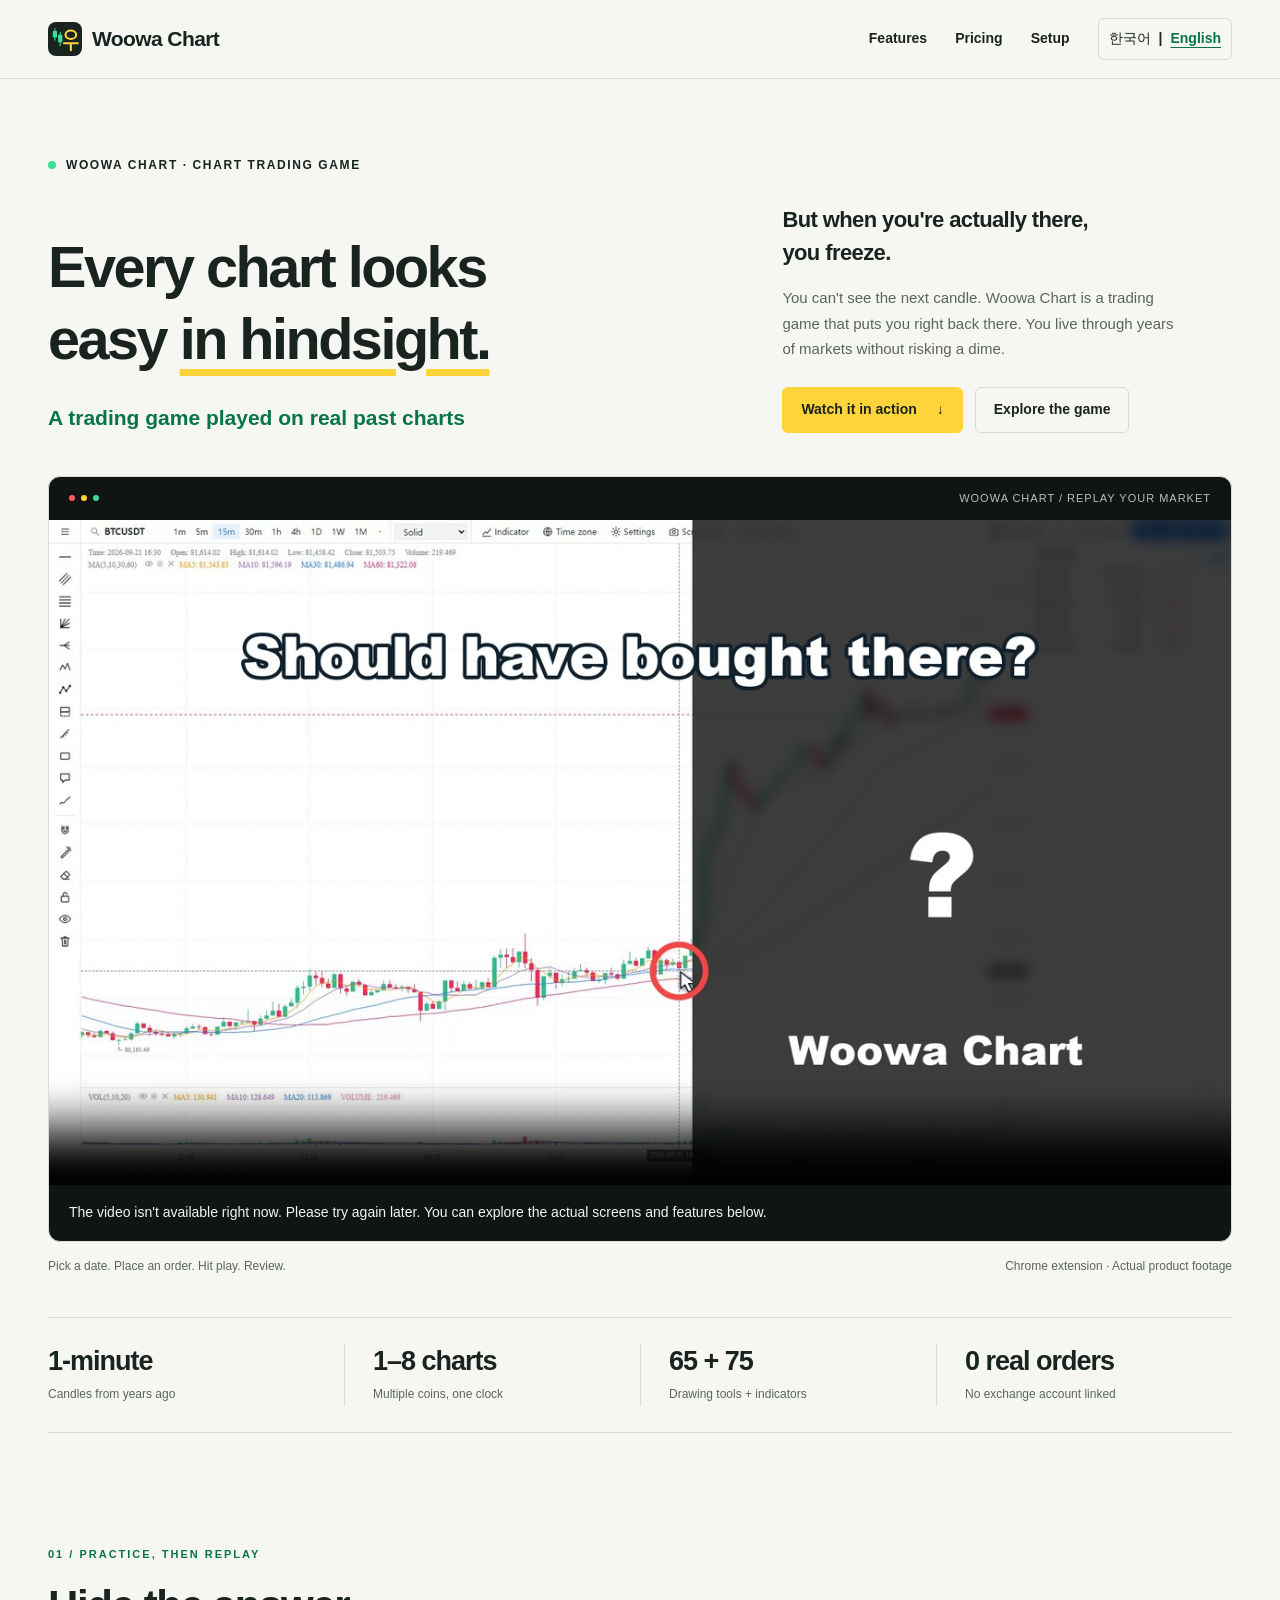
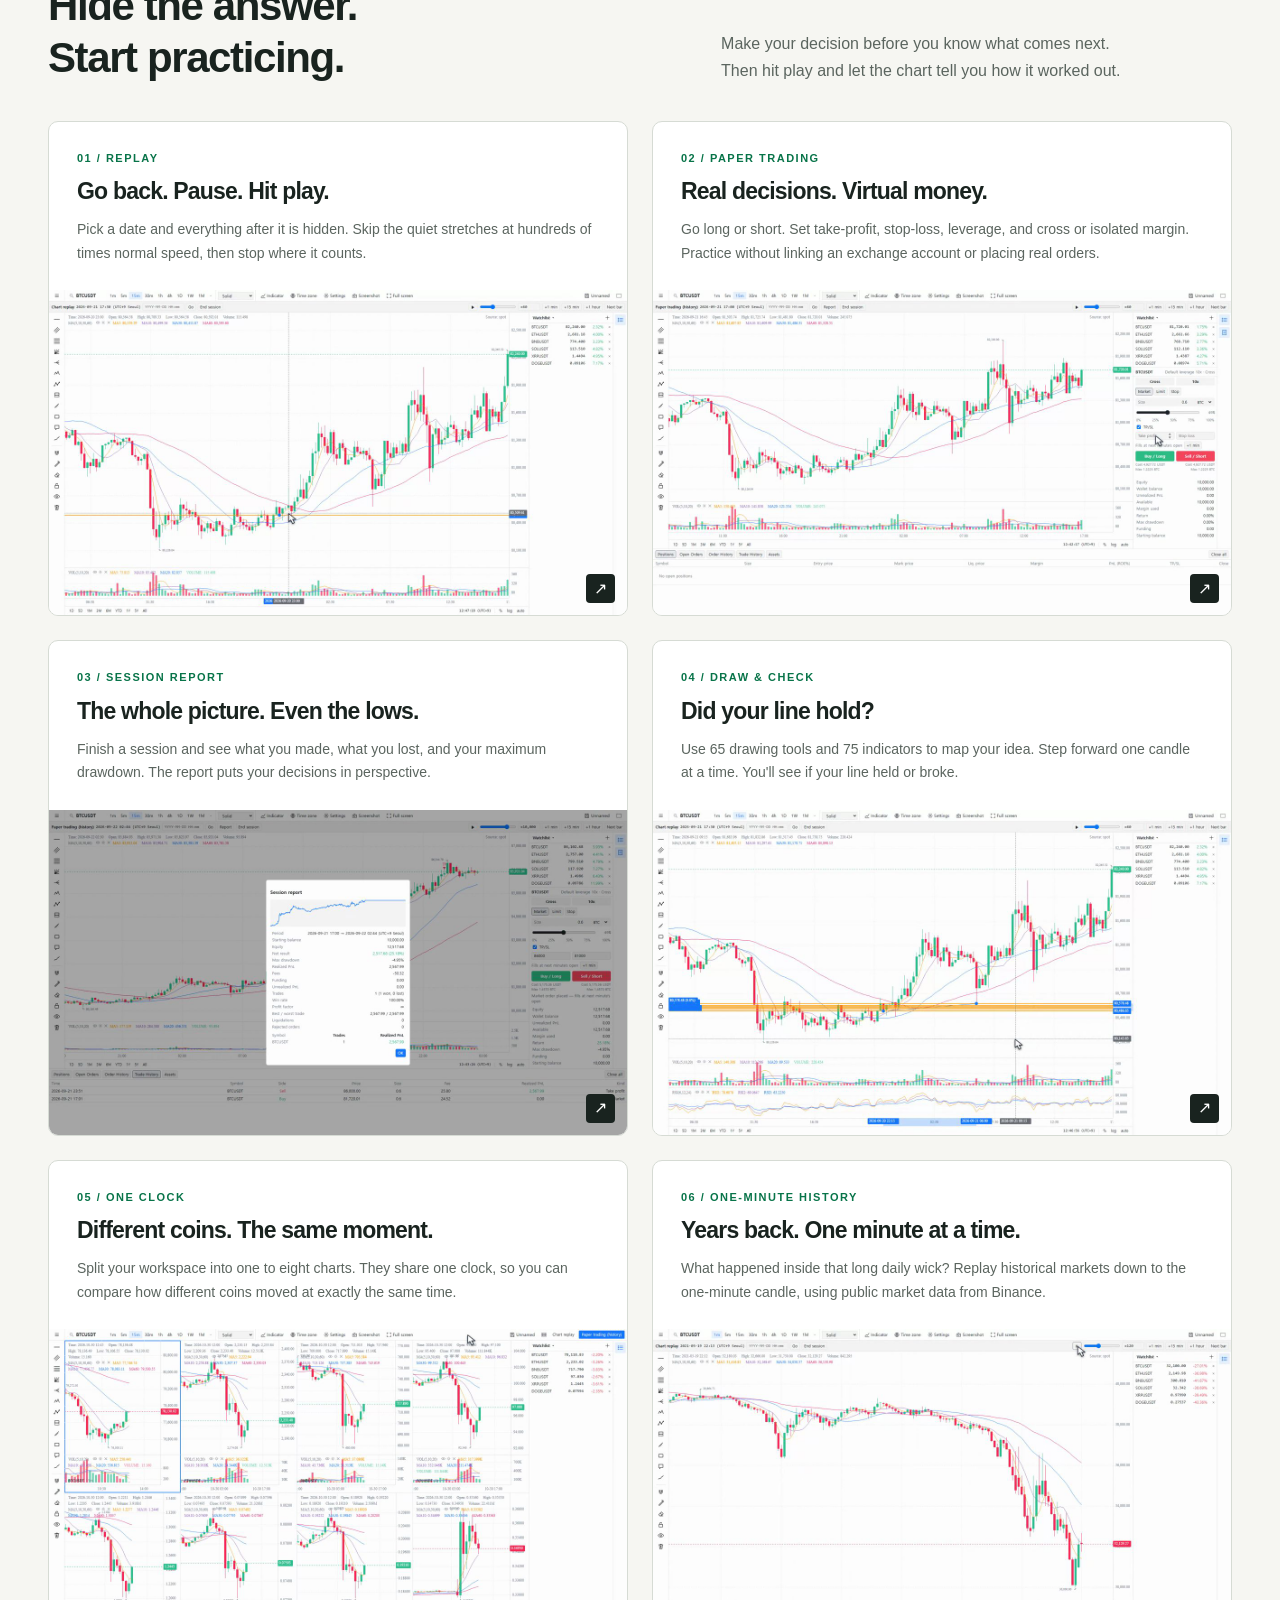
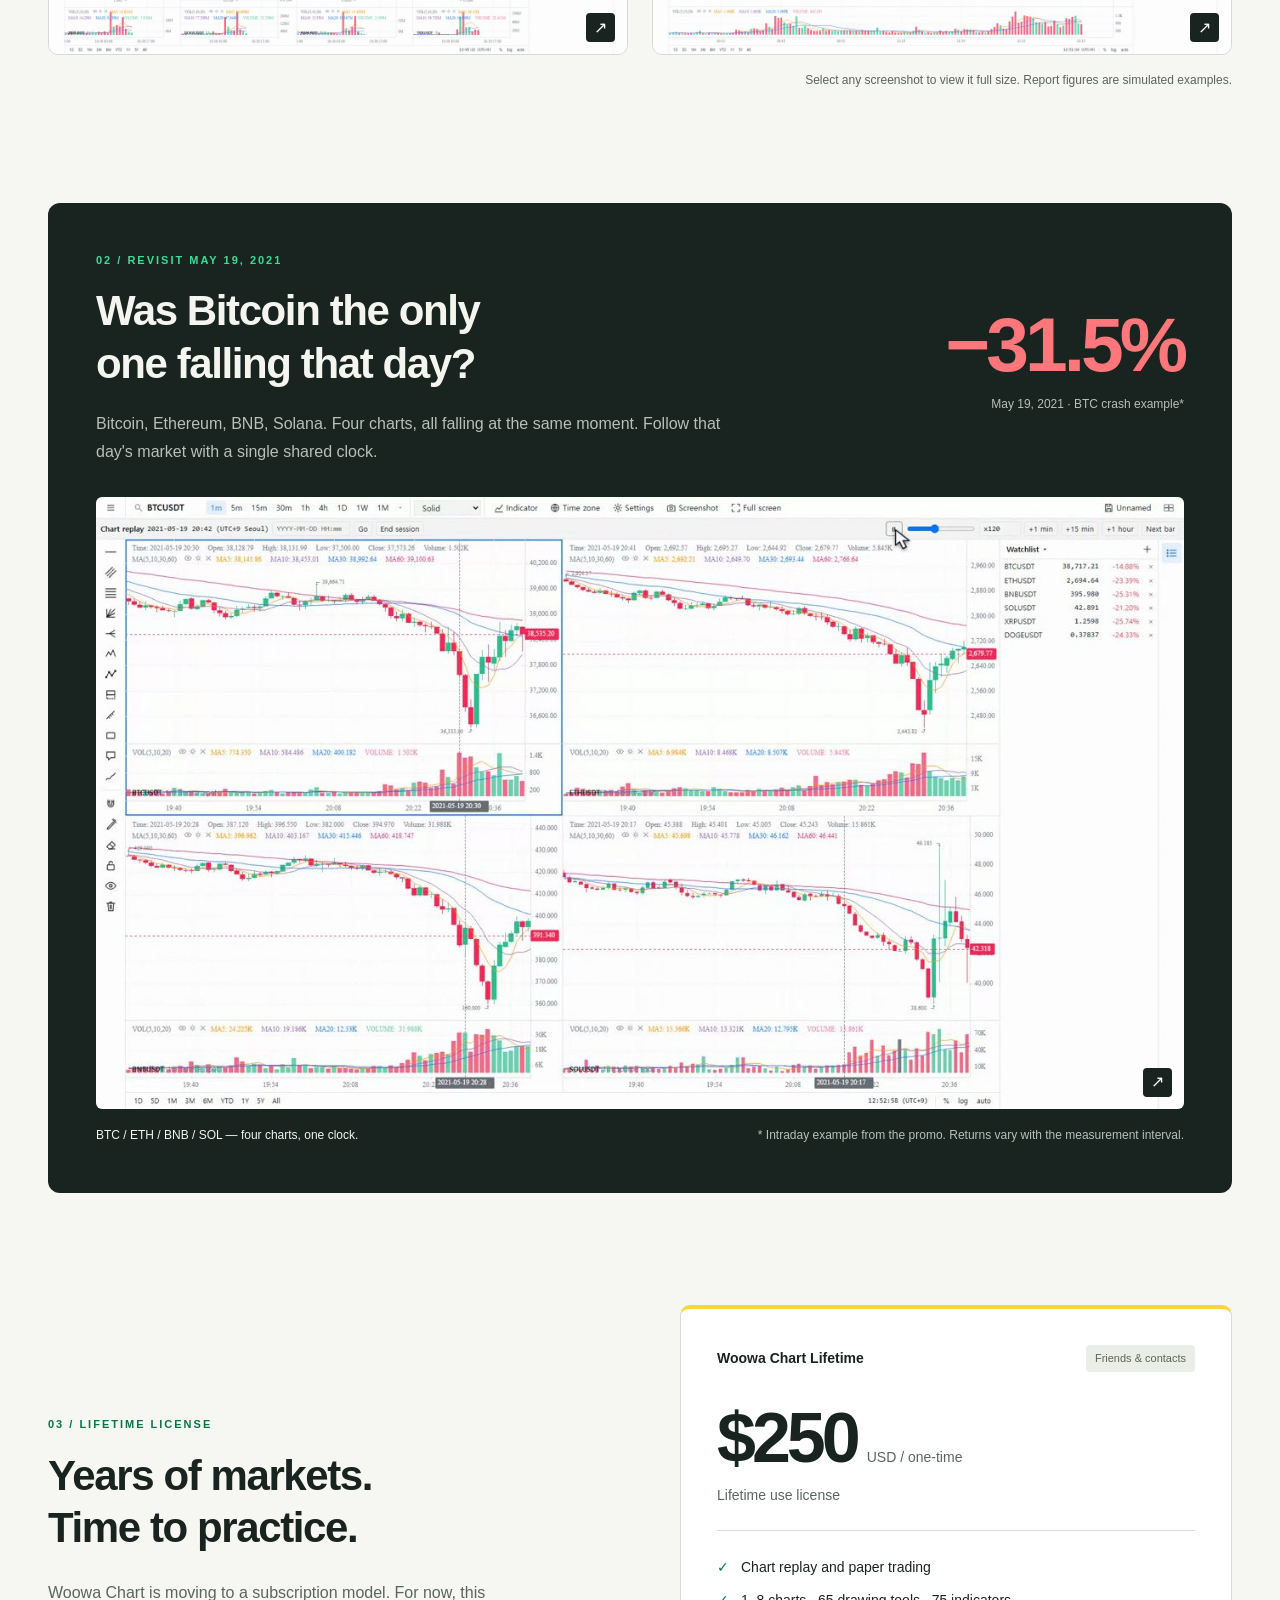
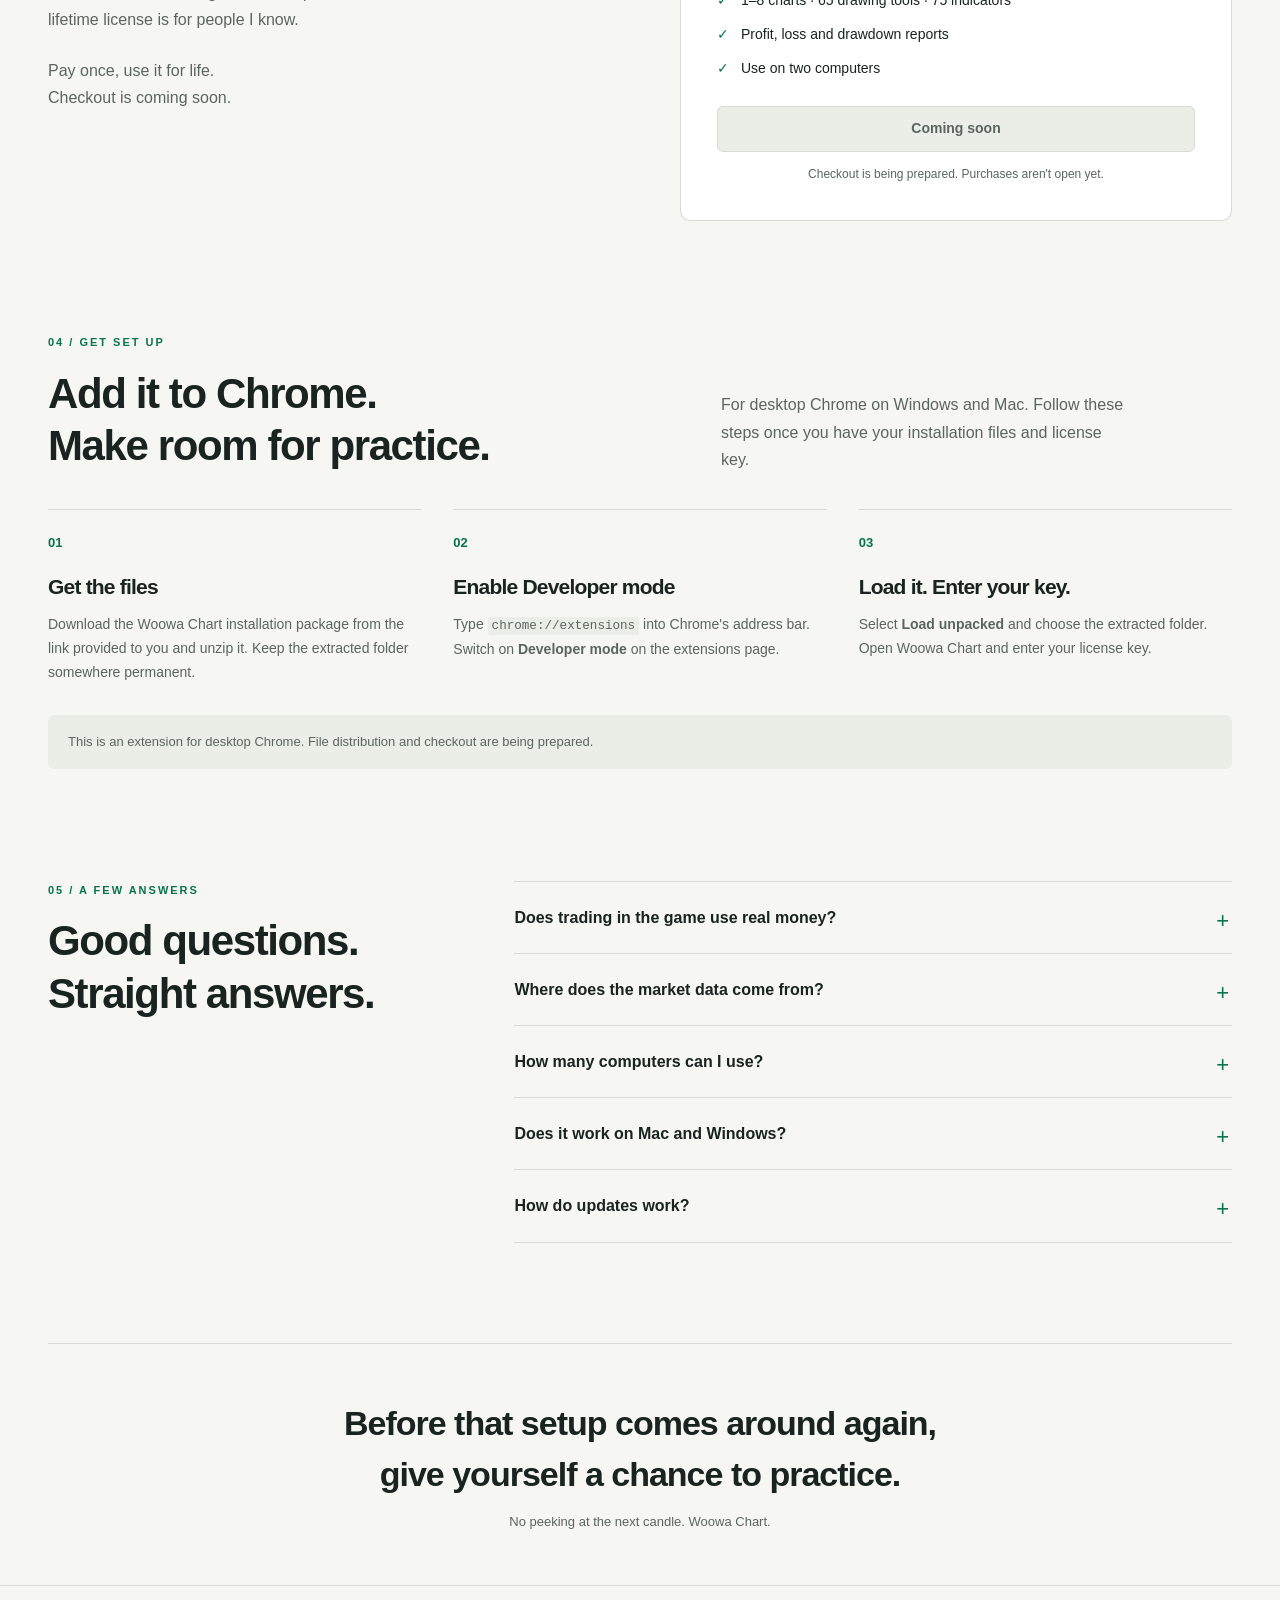
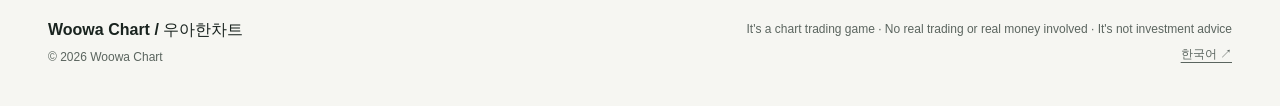
==== index.html @ 39fe2023 "우아한차트 홈페이지 첫 판: 한국어·영어(OS 언어 자동 + 직접 선택), 차트 트레이딩 게임 소개, 홍보 영상, 가격 $250 Co-Authored-By: Claude Opus " ====
<!doctype html>
<html lang="ko">
<head>
  <meta charset="utf-8">
  <script src="lang.js"></script>
  <meta name="viewport" content="width=device-width, initial-scale=1">
  <meta name="color-scheme" content="light dark">
  <title>우아한차트 — 과거로 돌아가는 차트 트레이딩 게임</title>
  <meta name="description" content="과거 차트로 하는 트레이딩 게임. 그날로 돌아가 다음 봉을 모르는 채로, 내 돈 한 푼 안 걸고 몇 년 치 장을 겪어 봐요. 1분 봉 리플레이, 최대 8분할 동시 재생, 손익·최대 낙폭 리포트.">
  <link rel="canonical" href="https://woowachart.github.io/">
  <link rel="alternate" hreflang="ko" href="https://woowachart.github.io/">
  <link rel="alternate" hreflang="en" href="https://woowachart.github.io/en/">
  <link rel="alternate" hreflang="x-default" href="https://woowachart.github.io/">
  <meta property="og:type" content="website">
  <meta property="og:locale" content="ko_KR">
  <meta property="og:locale:alternate" content="en_US">
  <meta property="og:site_name" content="우아한차트 · Woowa Chart">
  <meta property="og:title" content="우아한차트 — 과거로 돌아가는 차트 트레이딩 게임">
  <meta property="og:description" content="그날로 돌아가는 차트 트레이딩 게임이에요. 다음 봉을 모르는 채로, 내 돈 한 푼 안 걸고 몇 년 치 장을 미리 겪어 보는 거예요.">
  <meta property="og:url" content="https://woowachart.github.io/">
  <meta property="og:image" content="https://woowachart.github.io/media/promo_ko_poster.jpg">
  <meta property="og:image:alt" content="우아한차트 한국어 홍보 영상 대표 이미지">
  <meta name="twitter:card" content="summary_large_image">
  <link rel="icon" href="favicon.svg" type="image/svg+xml">
  <link rel="stylesheet" href="style.css">
  <script src="site.js" defer></script>
</head>
<body>
  <a class="skip-link" href="#main">본문으로 건너뛰기</a>
  <header class="site-header">
    <div class="container header-inner">
      <a class="brand" href="./" aria-label="우아한차트 홈"><img src="favicon.svg" alt="" width="34" height="34">우아한차트</a>
      <nav class="nav-links" aria-label="주요 메뉴">
        <a class="nav-secondary" href="#features">기능</a>
        <a href="#pricing">가격</a>
        <a class="nav-secondary" href="#install">설치 방법</a>
        <span class="language-switch" role="group" aria-label="언어 선택"><a href="./" lang="ko" hreflang="ko" data-language="ko" aria-current="page">한국어</a><span aria-hidden="true">|</span><a href="en/" lang="en" hreflang="en" data-language="en">English</a></span>
      </nav>
    </div>
  </header>
  <main id="main">
    <section class="hero container" aria-labelledby="hero-title">
      <p class="eyebrow">우아한차트 · 차트 트레이딩 게임</p>
      <div class="hero-grid">
        <div><h1 id="hero-title">지나간 차트는<br><span class="highlight">다 쉬워 보여요.</span></h1><p class="hero-category">과거 차트로 하는 트레이딩 게임</p></div>
        <div class="hero-copy">
          <p class="lead">그 자리에 서면,<br>손이 안 나가요.</p>
          <p>다음 봉이 안 보이니까요. 우아한차트는 그날로 돌아가는 트레이딩 게임이에요. 내 돈 한 푼 안 걸고, 몇 년 치 장을 미리 겪어 보는 거예요.</p>
          <div class="hero-actions">
            <a class="button button-primary" href="#demo">영상으로 보기 <span aria-hidden="true">↓</span></a>
            <a class="button" href="#features">어떤 게임인가요?</a>
          </div>
        </div>
      </div>
      <figure id="demo">
        <div class="video-frame">
          <div class="video-topline" aria-hidden="true"><span class="window-dots"><i></i><i></i><i></i></span><span>WOOWA CHART / REPLAY YOUR MARKET</span></div>
          <video controls preload="metadata" playsinline width="1280" height="720" poster="media/promo_ko_poster.jpg" src="media/promo_ko.mp4" aria-label="우아한차트 기능 소개 영상, 한국어" aria-describedby="demo-caption" data-error-id="video-error">
            동영상을 재생할 수 없는 브라우저입니다. 아래에서 화면과 기능 설명을 확인할 수 있어요.
          </video>
          <p class="video-error" id="video-error" role="status" hidden>영상을 아직 불러올 수 없어요. 잠시 후 다시 확인해 주세요. 아래에서 실제 화면과 기능을 먼저 살펴볼 수 있어요.</p>
        </div>
        <figcaption class="video-caption" id="demo-caption"><span>날짜를 고르고, 주문하고, 재생하고, 돌아보기.</span><span>크롬 확장 프로그램 · 실제 제품 화면</span></figcaption>
      </figure>
      <div class="stat-strip" aria-label="주요 사양">
        <div class="stat"><strong>1분 봉</strong><span>몇 년 전 장도 세밀하게</span></div>
        <div class="stat"><strong>1–8분할</strong><span>여러 코인, 하나의 시계</span></div>
        <div class="stat"><strong>65 + 75</strong><span>그리기 도구 + 지표</span></div>
        <div class="stat"><strong>실제 주문 0</strong><span>거래소 계정 연결 없이</span></div>
      </div>
    </section>

    <section class="section container" id="features" aria-labelledby="features-title">
      <div class="section-heading">
        <div><p class="section-label">01 / PRACTICE, THEN REPLAY</p><h2 id="features-title">답을 가리면,<br>연습이 시작돼요.</h2></div>
        <p>차트를 다 보고 하는 복기와는 달라요. 다음 봉을 모르는 자리에서 판단하고, 재생을 눌러 결과를 확인해요.</p>
      </div>
      <div class="features">
        <article class="feature">
          <div class="feature-body"><span class="feature-index">01 / REPLAY</span><h3>그날에서 멈추고, 다시 재생</h3><p>날짜를 고르면 그 뒤의 봉은 가려져요. 지루한 구간은 몇백 배속으로 넘기고, 중요한 자리에선 딱 멈춰요.</p></div>
          <a class="shot-link" href="media/shots/ko-replay.jpg" aria-label="리플레이 화면 원본 보기"><img src="media/shots/ko-replay.jpg" alt="한국어 리플레이 화면에서 선택한 시점까지 나타난 비트코인 차트와 상단 재생 조절 막대" width="1280" height="720" loading="lazy" decoding="async"></a>
        </article>
        <article class="feature">
          <div class="feature-body"><span class="feature-index">02 / PAPER TRADING</span><h3>주문은 실전처럼, 돈은 가상으로</h3><p>롱·숏, 익절·손절, 레버리지와 교차·격리까지. 내 판단을 모의 주문으로 남겨요. 거래소 계정 연결도, 실제 주문도 없어요.</p></div>
          <a class="shot-link" href="media/shots/ko-orders.jpg" aria-label="모의 주문 화면 원본 보기"><img src="media/shots/ko-orders.jpg" alt="한국어 모의 매매 화면의 비트코인 차트, 오른쪽 롱·숏 주문 패널과 하단 포지션 표" width="1280" height="720" loading="lazy" decoding="async"></a>
        </article>
        <article class="feature">
          <div class="feature-body"><span class="feature-index">03 / SESSION REPORT</span><h3>결과도, 가장 깊었던 낙폭도</h3><p>끝나면 리포트가 나와요. 얼마 벌고 얼마 잃었는지, 계좌가 제일 깊이 빠졌던 순간까지 숨김없이요.</p></div>
          <a class="shot-link" href="media/shots/ko-report.jpg" aria-label="세션 리포트 원본 보기"><img src="media/shots/ko-report.jpg" alt="한국어 세션 보고서 창에 표시된 자산 곡선과 모의 매매 손익·최대 낙폭 통계" width="1280" height="720" loading="lazy" decoding="async"></a>
        </article>
        <article class="feature">
          <div class="feature-body"><span class="feature-index">04 / DRAW &amp; CHECK</span><h3>내가 그은 선은 버텼을까요?</h3><p>그리기 도구 65개와 지표 75개. 선을 긋고 봉을 하나씩 넘겨요. 내 선이 버텼는지, 깨졌는지 바로 보여요.</p></div>
          <a class="shot-link" href="media/shots/ko-drawing.jpg" aria-label="그리기 도구 화면 원본 보기"><img src="media/shots/ko-drawing.jpg" alt="한국어 차트 위에 그린 추세선과 수평 구간, 이동평균선 및 하단 보조지표" width="1280" height="720" loading="lazy" decoding="async"></a>
        </article>
        <article class="feature">
          <div class="feature-body"><span class="feature-index">05 / ONE CLOCK</span><h3>여러 코인을 같은 순간에</h3><p>화면을 1개부터 8개까지 나눠요. 시계가 하나라서, 서로 다른 코인의 움직임을 같은 시점에서 비교할 수 있어요.</p></div>
          <a class="shot-link" href="media/shots/ko-layouts.jpg" aria-label="8분할 화면 원본 보기"><img src="media/shots/ko-layouts.jpg" alt="한국어 UI에서 여러 암호화폐 차트를 4열 2행, 총 8칸으로 나눈 화면" width="1280" height="720" loading="lazy" decoding="async"></a>
        </article>
        <article class="feature">
          <div class="feature-body"><span class="feature-index">06 / ONE-MINUTE HISTORY</span><h3>몇 년 전 장도, 1분 봉까지</h3><p>하루짜리 긴 꼬리 안에서 무슨 일이 있었을까요? 바이낸스 공개 시세로 그 하루를 봉 하나씩 다시 겪어 봐요.</p></div>
          <a class="shot-link" href="media/shots/ko-minute.jpg" aria-label="과거 1분 봉 화면 원본 보기"><img src="media/shots/ko-minute.jpg" alt="2021년 5월 19일 비트코인 급락 구간을 한국어 UI의 1분 봉과 거래량으로 재생한 화면" width="1280" height="720" loading="lazy" decoding="async"></a>
        </article>
      </div>
      <p class="image-note">화면을 누르면 원본 크기로 볼 수 있어요. 리포트 수치는 모의 매매 예시예요.</p>
    </section>

    <section class="container crash" aria-labelledby="crash-title">
      <div class="crash-heading">
        <div><p class="section-label">02 / REVISIT 2021.05.19</p><h2 id="crash-title">그날, 비트코인만<br>빠졌을까요?</h2><p class="crash-intro">비트코인, 이더리움, BNB, 솔라나. 화면을 넷으로 나누면 네 코인이 같은 순간에 무너져요. 하나의 시계로 그날의 장을 다시 따라가요.</p></div>
        <p class="crash-number">−31.5%<small>2021.05.19 · BTC 급락 사례*</small></p>
      </div>
      <figure>
        <a class="shot-link" href="media/shots/ko-crash.jpg" aria-label="2021년 급락장 4분할 화면 원본 보기"><img src="media/shots/ko-crash.jpg" alt="2021년 5월 19일 BTC·ETH·BNB·SOL의 급락을 한국어 UI의 4분할 차트로 동시에 재생한 화면" width="1280" height="720" loading="lazy" decoding="async"></a>
        <figcaption><strong>BTC / ETH / BNB / SOL — 네 개의 차트, 하나의 시계.</strong><span>* 홍보 영상의 장중 급락 예시. 측정 구간에 따라 변동률은 달라져요.</span></figcaption>
      </figure>
    </section>

    <section class="section container" id="pricing" aria-labelledby="pricing-title">
      <div class="price-layout">
        <div class="price-copy"><p class="section-label">03 / LIFETIME LICENSE</p><h2 id="pricing-title">몇 년 치 장을,<br>내 연습 시간으로.</h2><p>우아한차트는 앞으로 구독제로 바뀌어요. 지금 안내하는 평생판은 아는 분들을 위한 라이선스예요.</p><p>한 번 결제하면 평생 사용해요.<br><span data-purchase-pending>결제 창은 준비 중이에요.</span></p></div>
        <div class="price-card">
          <div class="price-card-top"><span>우아한차트 평생판</span><span class="tag">지인 대상</span></div>
          <p class="price">$250<span>USD / 한 번 결제</span></p>
          <p class="price-caption">평생 사용 라이선스</p>
          <ul class="price-list"><li>차트 리플레이와 모의 매매</li><li>1–8분할 · 그리기 도구 65개 · 지표 75개</li><li>손익·최대 낙폭 리포트</li><li>컴퓨터 2대에서 사용</li></ul>
          <a class="button purchase-link" role="link" aria-disabled="true" tabindex="0" data-purchase data-ready-label="평생판 결제하기">곧 열려요</a>
          <p class="purchase-note" data-purchase-pending>결제 준비 중 · 현재는 구매할 수 없어요.</p>
        </div>
      </div>
    </section>

    <section class="section container" id="install" aria-labelledby="install-title">
      <div class="section-heading"><div><p class="section-label">04 / GET SET UP</p><h2 id="install-title">크롬에 더하면,<br>연습 준비 끝.</h2></div><p>Windows와 Mac의 데스크톱 크롬에서 사용해요. 설치 파일과 라이선스 키를 받은 뒤 진행하는 순서예요.</p></div>
      <ol class="steps">
        <li class="step"><span class="step-number">01</span><h3>파일 받기</h3><p>안내받은 우아한차트 설치 파일을 내려받고 압축을 풀어요. 압축을 푼 폴더는 계속 사용할 위치에 보관해 주세요.</p></li>
        <li class="step"><span class="step-number">02</span><h3>개발자 모드 켜기</h3><p>크롬 주소창에 <code>chrome://extensions</code>를 입력해요. 확장 프로그램 관리 화면에서 <strong>개발자 모드</strong>를 켜 주세요.</p></li>
        <li class="step"><span class="step-number">03</span><h3>확장 로드 → 키 입력</h3><p><strong>압축 해제된 확장 프로그램을 로드합니다</strong>를 눌러 압축을 푼 폴더를 선택해요. 우아한차트를 열고 라이선스 키를 입력하면 돼요.</p></li>
      </ol>
      <p class="install-note">모바일 앱이 아닌 데스크톱 크롬 확장 프로그램이에요. <span data-purchase-pending>설치 파일 배포와 결제는 준비 중이에요.</span></p>
    </section>

    <section class="section container" id="faq" aria-labelledby="faq-title">
      <div class="faq-layout">
        <div><p class="section-label">05 / A FEW ANSWERS</p><h2 id="faq-title">궁금한 점,<br>미리 답할게요.</h2></div>
        <div class="faq-list">
          <details><summary>게임에서 매매하면 실제 돈이 나가나요?</summary><p>아니요. 우아한차트는 과거 차트로 하는 트레이딩 게임이에요. 게임 속 매매에는 가상 자금만 사용해요. 거래소 계정을 연결하지 않고 실제 주문도 보내지 않아요. 게임을 이용하기 위한 라이선스 비용은 별도예요.</p></details>
          <details><summary>어떤 거래소의 데이터를 사용하나요?</summary><p>바이낸스의 공개 시세 데이터를 사용해요. 거래소 계정 연결은 필요 없어요. 조회 가능한 과거 구간은 코인별 상장 시점과 공개 데이터 제공 범위에 따라 달라져요.</p></details>
          <details><summary>컴퓨터 몇 대에서 쓸 수 있나요?</summary><p>라이선스 하나로 컴퓨터 2대에서 사용할 수 있어요.</p></details>
          <details><summary>Mac과 Windows 모두 되나요?</summary><p>네. Mac과 Windows의 데스크톱 크롬에서 확장 프로그램으로 설치해 사용해요. 스마트폰용 크롬에서는 사용할 수 없어요.</p></details>
          <details><summary>업데이트는 어떻게 받나요?</summary><p>새 버전의 배포 방식과 적용 절차는 배포 시 안내할 예정이에요. 평생판의 업데이트 제공 범위와 세부 정책도 결제 시작 전에 안내할게요.</p></details>
        </div>
      </div>
    </section>
    <div class="container closing"><p>그 자리가 다시 오기 전에,<br>한 번 더 겪어 보는 거예요.<span>다음 봉을 모르는 연습. 우아한차트.</span></p></div>
  </main>
  <footer class="site-footer"><div class="container footer-inner"><div><span class="footer-name">우아한차트 <span lang="en">/ Woowa Chart</span></span><p>© 2026 Woowa Chart</p></div><div class="footer-right"><p>차트 트레이딩 게임이에요 · 실제 거래·실제 돈이 오가지 않아요 · 투자 조언이 아니에요</p><a href="en/" lang="en" hreflang="en" data-language="en">English ↗</a></div></div></footer>
</body>
</html>
---- style.css ----
/* Shared by both languages. No external assets or font requests. */
:root {
  color-scheme: light dark;
  --bg: #f6f6f2;
  --surface: #fff;
  --soft: #ebede7;
  --text: #19231f;
  --muted: #5b655f;
  --line: #d6dbd4;
  --yellow: #ffd43b;
  --green: #3ddc97;
  --red: #ff5a5f;
  --green-ink: #087449;
  --red-ink: #bb2933;
  --header: rgba(246, 246, 242, .96);
  font-family: -apple-system, BlinkMacSystemFont, "Segoe UI", "Apple SD Gothic Neo", "Malgun Gothic", sans-serif;
  font-synthesis: none;
}
@media (prefers-color-scheme: dark) {
  :root {
    --bg: #101513;
    --surface: #191f1c;
    --soft: #222b25;
    --text: #f3f5ee;
    --muted: #adb7ae;
    --line: #354037;
    --green-ink: #3ddc97;
    --red-ink: #ff777b;
    --header: rgba(16, 21, 19, .96);
  }
}
* { box-sizing: border-box; }
html { scroll-padding-top: 100px; }
body { margin: 0; background: var(--bg); color: var(--text); line-height: 1.7; -webkit-font-smoothing: antialiased; }
::selection { background: var(--yellow); color: #19231f; }
a { color: inherit; text-underline-offset: 4px; }
a, button, summary { -webkit-tap-highlight-color: transparent; }
:focus-visible { outline: 3px solid var(--green-ink); outline-offset: 5px; }
img, video { display: block; max-width: 100%; }
img { height: auto; }
figure, p, h1, h2, h3 { margin: 0; }
h1, h2, h3 { line-height: 1.25; word-break: keep-all; overflow-wrap: anywhere; }
p { word-break: keep-all; overflow-wrap: anywhere; }
.container { width: min(1184px, calc(100% - 64px)); margin-inline: auto; }
.skip-link { position: fixed; top: -100px; left: 24px; z-index: 100; padding: 12px 20px; background: var(--yellow); color: #19231f; }
.skip-link:focus { top: 16px; }
.site-header { position: sticky; top: 0; z-index: 10; border-bottom: 1px solid var(--line); background: var(--header); }
.header-inner { min-height: 78px; display: flex; align-items: center; justify-content: space-between; gap: 24px; }
.brand { display: inline-flex; align-items: center; gap: 10px; text-decoration: none; font-size: 21px; font-weight: 800; letter-spacing: -.6px; white-space: nowrap; }
.brand img { width: 34px; height: 34px; }
.nav-links { display: flex; align-items: center; gap: 28px; font-size: 14px; font-weight: 600; }
.nav-links a { text-decoration: none; }
.nav-links a:hover { text-decoration: underline; }
.language-switch { display: inline-flex; align-items: center; gap: 8px; white-space: nowrap; border: 1px solid var(--line); border-radius: 6px; padding: 0 10px; }
.language-switch a { display: inline-flex; align-items: center; min-height: 40px; }
.language-switch [aria-current="page"] { color: var(--green-ink); text-decoration: underline; }
.hero { padding: 76px 0 0; }
.eyebrow { display: flex; align-items: center; gap: 10px; font-size: 12px; font-weight: 700; letter-spacing: 1.6px; text-transform: uppercase; }
.eyebrow::before { content: ""; width: 8px; height: 8px; background: var(--green); border-radius: 50%; flex: 0 0 auto; }
.hero-grid { display: grid; grid-template-columns: 1.5fr 1fr; gap: 60px; align-items: end; margin: 28px 0 40px; }
h1 { font-size: clamp(40px, 4.5vw, 64px); letter-spacing: -3px; font-weight: 800; }
.highlight { text-decoration: underline; text-decoration-color: var(--yellow); text-decoration-thickness: 7px; text-underline-offset: 10px; }
.hero-copy { max-width: 400px; padding-bottom: 3px; }
.hero-category { margin-top: 24px; font-size: clamp(16px, 1.8vw, 21px); font-weight: 700; color: var(--green-ink); }
.hero-copy .lead { font-size: 22px; font-weight: 600; line-height: 1.5; margin-bottom: 16px; letter-spacing: -.6px; }
.hero-copy p + p { color: var(--muted); font-size: 15px; }
.hero-actions { display: flex; gap: 12px; flex-wrap: wrap; margin-top: 25px; }
.button { min-height: 46px; display: inline-flex; align-items: center; justify-content: center; gap: 20px; border: 1px solid var(--line); border-radius: 6px; padding: 10px 18px; font-size: 14px; font-weight: 700; text-decoration: none; }
.button-primary { background: var(--yellow); color: #19231f; border-color: var(--yellow); }
.button:hover { border-color: var(--green-ink); }
.video-frame { overflow: hidden; border: 1px solid var(--line); border-radius: 12px; background: #101513; }
.video-topline { display: flex; justify-content: space-between; align-items: center; gap: 20px; padding: 12px 20px; color: #b6c1b8; font-size: 11px; letter-spacing: 1px; }
.window-dots { display: inline-flex; gap: 6px; }
.window-dots i { width: 6px; height: 6px; border-radius: 50%; background: #66746b; }
.window-dots i:first-child { background: var(--red); }
.window-dots i:nth-child(2) { background: var(--yellow); }
.window-dots i:nth-child(3) { background: var(--green); }
video { width: 100%; height: auto; aspect-ratio: 16 / 9; background: #101513; }
.video-error { padding: 16px 20px; color: #f3f5ee; font-size: 14px; border-top: 1px solid #354037; }
[hidden] { display: none !important; }
.video-caption { display: flex; justify-content: space-between; gap: 20px; margin-top: 14px; font-size: 12px; color: var(--muted); }
.stat-strip { display: grid; grid-template-columns: repeat(4, 1fr); margin-top: 40px; padding: 26px 0; border-block: 1px solid var(--line); }
.stat { padding: 0 28px; border-left: 1px solid var(--line); }
.stat:first-child { padding-left: 0; border-left: 0; }
.stat strong { display: block; font-size: 27px; line-height: 1.3; letter-spacing: -1px; }
.stat span { font-size: 12px; color: var(--muted); }
.section { padding-top: 112px; }
.section-heading { display: grid; grid-template-columns: 1.2fr 1fr; align-items: end; gap: 60px; margin-bottom: 36px; }
.section-label { font-size: 11px; font-weight: 700; letter-spacing: 2px; color: var(--green-ink); margin-bottom: 16px; }
h2 { font-size: clamp(29px, 3.4vw, 42px); letter-spacing: -1.8px; }
.section-heading > p { color: var(--muted); font-size: 16px; max-width: 410px; }
.features { display: grid; grid-template-columns: repeat(2, 1fr); gap: 24px; }
.feature { overflow: hidden; background: var(--surface); border: 1px solid var(--line); border-radius: 10px; }
.feature-body { padding: 27px 28px 24px; }
.feature-index { display: block; font-size: 11px; letter-spacing: 1.5px; color: var(--green-ink); margin-bottom: 10px; font-weight: 700; }
h3 { font-size: 23px; letter-spacing: -.8px; }
.feature p { color: var(--muted); font-size: 14px; margin-top: 12px; min-height: 48px; }
.shot-link { display: block; position: relative; background: #fff; }
.shot-link img { width: 100%; aspect-ratio: 16 / 9; }
.shot-link::after { content: "↗"; position: absolute; bottom: 12px; right: 12px; border-radius: 4px; background: #19231f; color: #fff; width: 29px; height: 29px; display: grid; place-items: center; line-height: 1; font-size: 16px; }
.shot-link:hover::after { background: #087449; }
.image-note { text-align: right; font-size: 12px; color: var(--muted); margin-top: 15px; }
.crash { margin-top: 112px; background: #19231f; color: #f3f5ee; border-radius: 12px; padding: 48px; }
.crash-heading { display: grid; grid-template-columns: 1fr auto; gap: 40px; align-items: center; margin-bottom: 32px; }
.crash .section-label { color: var(--green); }
.crash h2 { max-width: 660px; }
.crash-intro { color: #b7c1b9; margin-top: 20px; max-width: 650px; font-size: 16px; }
.crash-number { font-size: clamp(50px, 6vw, 80px); line-height: 1; font-weight: 800; color: #ff777b; letter-spacing: -4px; white-space: nowrap; }
.crash-number small { display: block; color: #b7c1b9; font-size: 12px; letter-spacing: 0; margin-top: 15px; font-weight: 400; text-align: right; }
.crash .shot-link { border-radius: 6px; overflow: hidden; }
.crash figcaption { display: flex; justify-content: space-between; gap: 20px; flex-wrap: wrap; padding-top: 16px; color: #b7c1b9; font-size: 12px; }
.crash figcaption strong { font-weight: 500; color: #f3f5ee; }
.price-layout { display: grid; grid-template-columns: 1fr 1fr; gap: 80px; align-items: center; }
.price-copy p:not(.section-label) { color: var(--muted); margin-top: 24px; max-width: 440px; }
.price-card { padding: 36px; border: 1px solid var(--line); border-top: 4px solid var(--yellow); border-radius: 10px; background: var(--surface); }
.price-card-top { display: flex; justify-content: space-between; align-items: center; gap: 15px; font-size: 14px; font-weight: 700; }
.tag { padding: 4px 9px; background: var(--soft); color: var(--muted); border-radius: 4px; font-size: 11px; font-weight: 500; }
.price { font-size: 70px; font-weight: 800; line-height: 1.2; letter-spacing: -4px; margin-top: 24px; }
.price span { font-size: 14px; font-weight: 400; color: var(--muted); letter-spacing: 0; margin-left: 10px; }
.price-caption { font-size: 14px; color: var(--muted); margin-top: 4px; }
.price-list { list-style: none; padding: 20px 0; margin: 22px 0 0; border-top: 1px solid var(--line); font-size: 14px; }
.price-list li { padding: 5px 0; }
.price-list li::before { content: "✓"; color: var(--green-ink); margin-right: 12px; }
.purchase-link { width: 100%; background: var(--yellow); color: #19231f; border-color: var(--yellow); }
.purchase-link[aria-disabled="true"] { background: var(--soft); color: var(--muted); border-color: var(--line); cursor: not-allowed; }
.purchase-note { font-size: 12px; color: var(--muted); text-align: center; margin-top: 12px; }
.steps { display: grid; grid-template-columns: repeat(3, 1fr); gap: 32px; list-style: none; padding: 0; margin: 0; }
.step { border-top: 1px solid var(--line); padding-top: 22px; }
.step-number { display: block; font-size: 13px; color: var(--green-ink); margin-bottom: 20px; font-weight: 700; }
.step h3 { font-size: 21px; }
.step p { margin-top: 13px; color: var(--muted); font-size: 14px; }
code { font-family: ui-monospace, Consolas, monospace; font-size: .9em; background: var(--soft); border-radius: 3px; padding: 2px 4px; overflow-wrap: anywhere; }
.install-note { padding: 16px 20px; margin-top: 30px; background: var(--soft); border-radius: 6px; color: var(--muted); font-size: 13px; }
.faq-layout { display: grid; grid-template-columns: .7fr 1.3fr; gap: 80px; }
.faq-list { border-top: 1px solid var(--line); }
details { border-bottom: 1px solid var(--line); }
summary { cursor: pointer; padding: 22px 32px 22px 0; font-size: 16px; font-weight: 600; list-style: none; position: relative; }
summary::-webkit-details-marker { display: none; }
summary::after { content: "+"; position: absolute; right: 3px; top: 20px; color: var(--green-ink); font-size: 22px; font-weight: 400; }
details[open] summary::after { content: "−"; }
details p { padding: 0 24px 24px 0; color: var(--muted); font-size: 14px; }
.closing { margin-top: 100px; padding: 54px 0; text-align: center; border-top: 1px solid var(--line); }
.closing p { font-size: clamp(22px, 3vw, 34px); line-height: 1.5; letter-spacing: -1px; font-weight: 700; }
.closing span { display: block; margin-top: 12px; font-size: 13px; color: var(--muted); font-weight: 400; letter-spacing: 0; }
.site-footer { border-top: 1px solid var(--line); padding: 30px 0 38px; }
.footer-inner { display: flex; justify-content: space-between; align-items: center; gap: 24px; font-size: 12px; color: var(--muted); }
.footer-name { display: block; font-size: 16px; color: var(--text); font-weight: 750; margin-bottom: 4px; }
.footer-right { text-align: right; }
.footer-right a { display: inline-block; margin-top: 5px; }
.not-found { min-height: 72vh; display: grid; place-content: center; gap: 25px; max-width: 700px; padding-block: 80px; }
.not-found h1 { font-size: clamp(35px, 5vw, 55px); }
.not-found p { color: var(--muted); }
html[lang="en"] h1 { letter-spacing: -2.5px; font-size: clamp(40px, 4.5vw, 62px); }
html[lang="en"] h2 { letter-spacing: -1.4px; }
@media (max-width: 900px) {
  .hero-grid { grid-template-columns: 1.2fr 1fr; gap: 30px; }
  .hero-copy .lead { font-size: 19px; }
  .price-layout, .faq-layout { gap: 40px; }
  .crash { padding: 32px; }
  .crash-heading { grid-template-columns: 1fr; gap: 25px; }
  .crash-number { font-size: 60px; letter-spacing: -2px; }
  .crash-number small { display: inline; margin-left: 15px; }
  .nav-links { gap: 20px; }
}
@media (max-width: 680px) {
  html { scroll-padding-top: 85px; }
  .container { width: calc(100% - 36px); }
  .header-inner { min-height: 67px; gap: 14px; }
  .brand { font-size: 18px; gap: 7px; }
  .brand img { width: 29px; height: 29px; }
  .nav-links { gap: 15px; font-size: 12px; }
  .nav-secondary { display: none; }
  .language-switch { padding-inline: 8px; gap: 6px; }
  .hero { padding-top: 44px; }
  .eyebrow { font-size: 10px; letter-spacing: 1.1px; }
  .hero-grid { grid-template-columns: 1fr; gap: 28px; margin: 25px 0 30px; }
  h1 { font-size: clamp(35px, 9vw, 52px); letter-spacing: -2px; }
  html[lang="en"] h1 { font-size: clamp(36px, 10vw, 55px); letter-spacing: -1.7px; }
  .highlight { text-decoration-thickness: 5px; text-underline-offset: 7px; }
  .hero-copy { max-width: 100%; }
  .hero-copy .lead { font-size: 20px; margin-bottom: 10px; }
  .hero-actions { margin-top: 20px; }
  .video-topline { padding: 10px 12px; font-size: 9px; }
  .video-caption { flex-direction: column; gap: 3px; font-size: 11px; }
  .stat-strip { grid-template-columns: repeat(2, 1fr); gap: 22px 0; margin-top: 28px; }
  .stat { padding-inline: 20px 0; }
  .stat:nth-child(3) { padding-left: 0; border-left: 0; }
  .stat strong { font-size: 25px; }
  .section { padding-top: 74px; }
  .section-heading { grid-template-columns: 1fr; gap: 20px; margin-bottom: 28px; }
  .section-heading > p { font-size: 14px; }
  h2 { font-size: 30px; letter-spacing: -1.2px; }
  .features { grid-template-columns: 1fr; gap: 20px; }
  .feature-body { padding: 23px 22px 22px; }
  .feature p { min-height: 0; }
  .image-note { font-size: 11px; }
  .crash { margin-top: 74px; padding: 28px 20px 20px; }
  .crash h2 { font-size: 27px; }
  .crash-intro { font-size: 14px; }
  .crash-heading { margin-bottom: 24px; }
  .crash-number { font-size: 55px; }
  .crash-number small { display: block; margin: 12px 0 0; text-align: left; }
  .crash figcaption { gap: 5px; font-size: 11px; }
  .price-layout, .faq-layout { grid-template-columns: 1fr; gap: 30px; }
  .price-copy p:not(.section-label) { font-size: 15px; margin-top: 18px; }
  .price-card { padding: 28px; }
  .steps { grid-template-columns: 1fr; gap: 25px; }
  .step-number { margin-bottom: 12px; }
  .step p { margin-top: 10px; }
  .closing { margin-top: 74px; padding: 40px 0; }
  .footer-inner { flex-direction: column; align-items: flex-start; gap: 18px; }
  .footer-right { text-align: left; }
}
@media (max-width: 480px) {
  html { scroll-padding-top: 140px; }
  .header-inner { flex-wrap: wrap; gap: 8px; padding-block: 12px; }
  .nav-links { width: 100%; justify-content: space-between; }
}
@media (prefers-reduced-motion: reduce) {
  *, *::before, *::after { scroll-behavior: auto !important; animation: none !important; transition: none !important; }
}
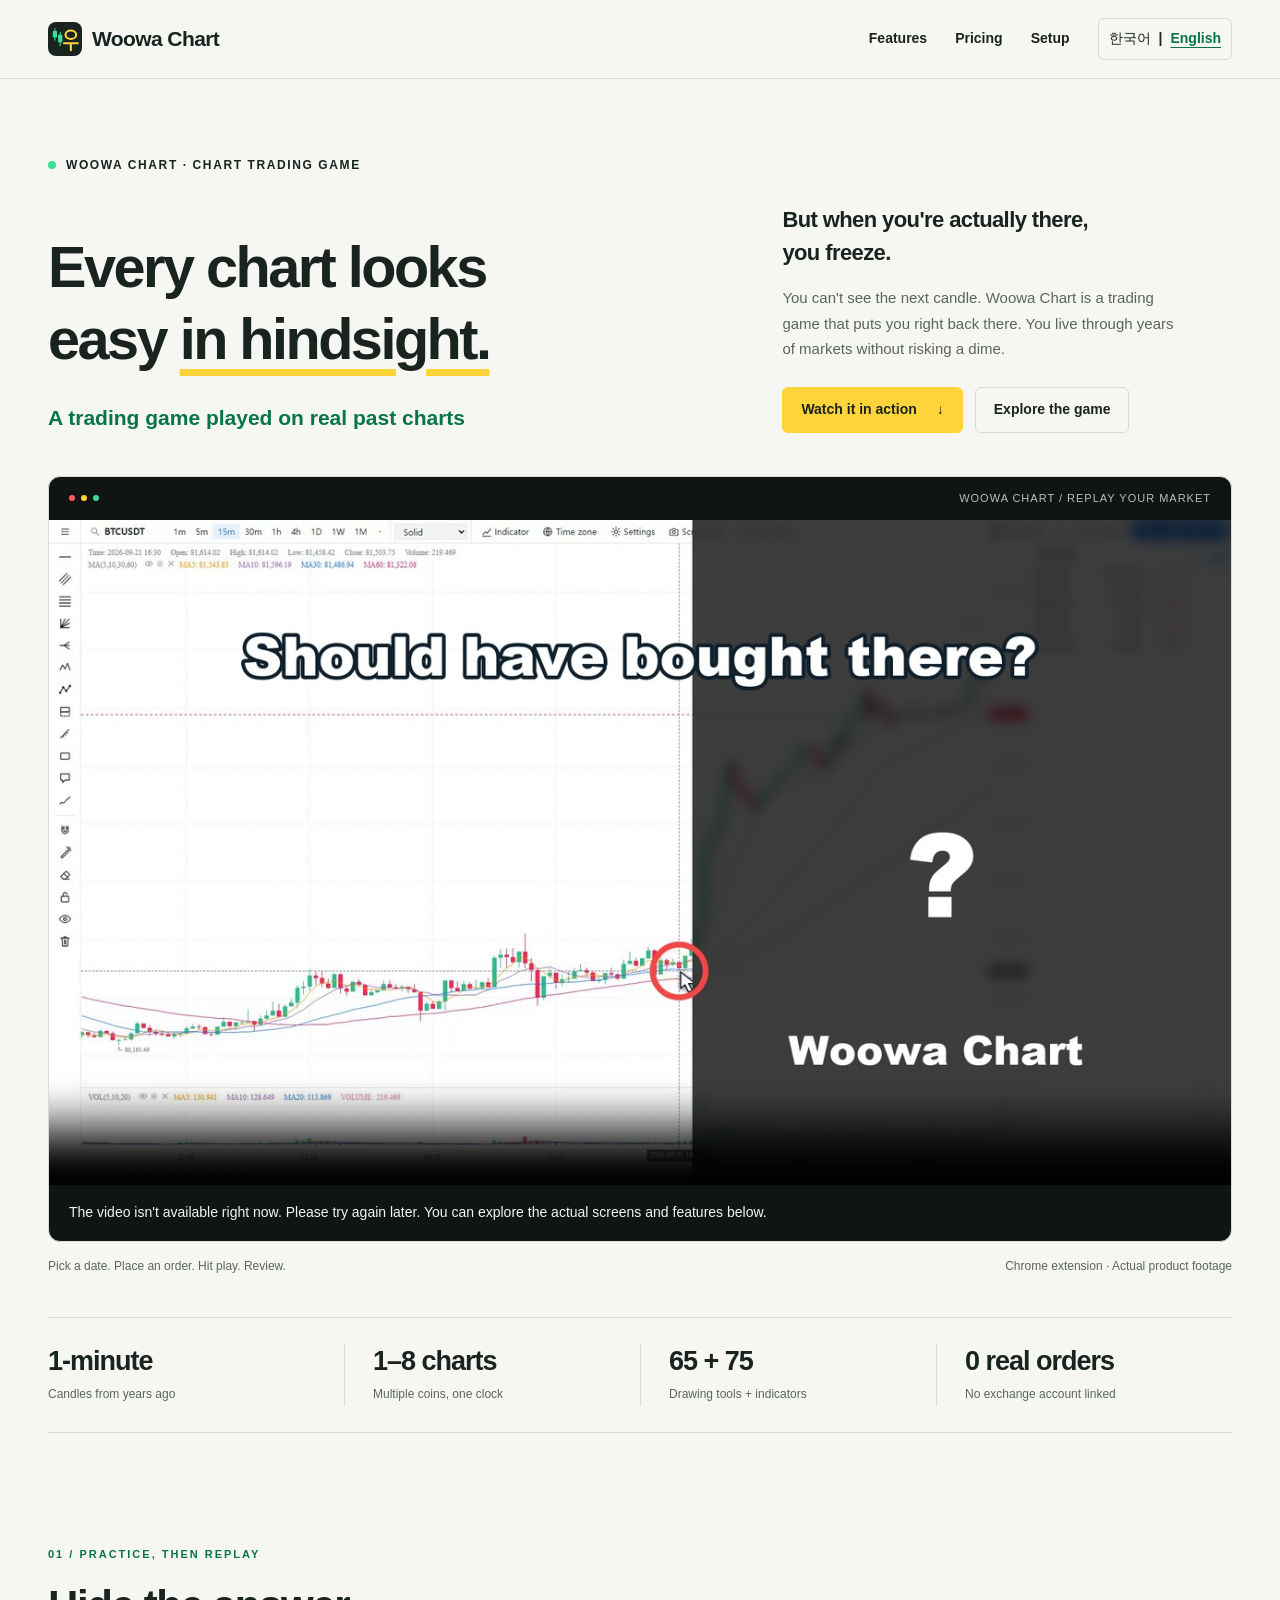
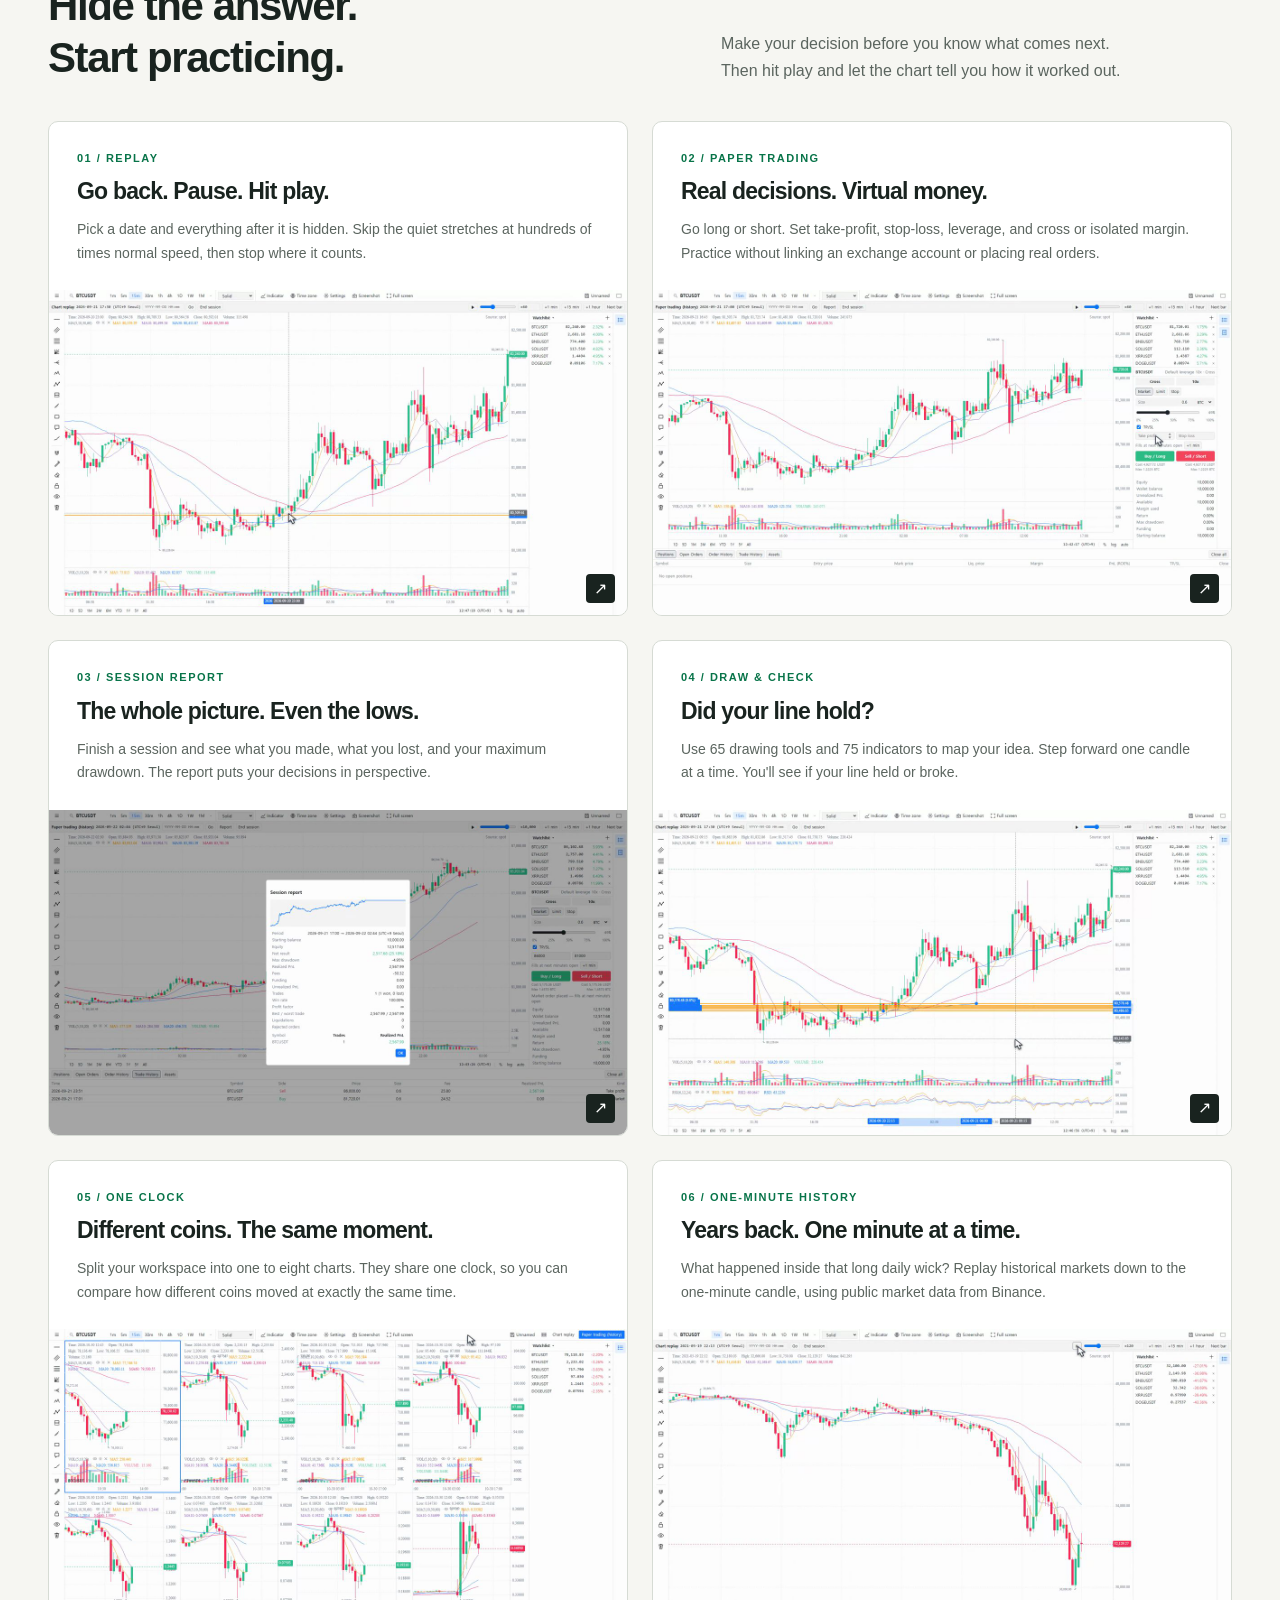
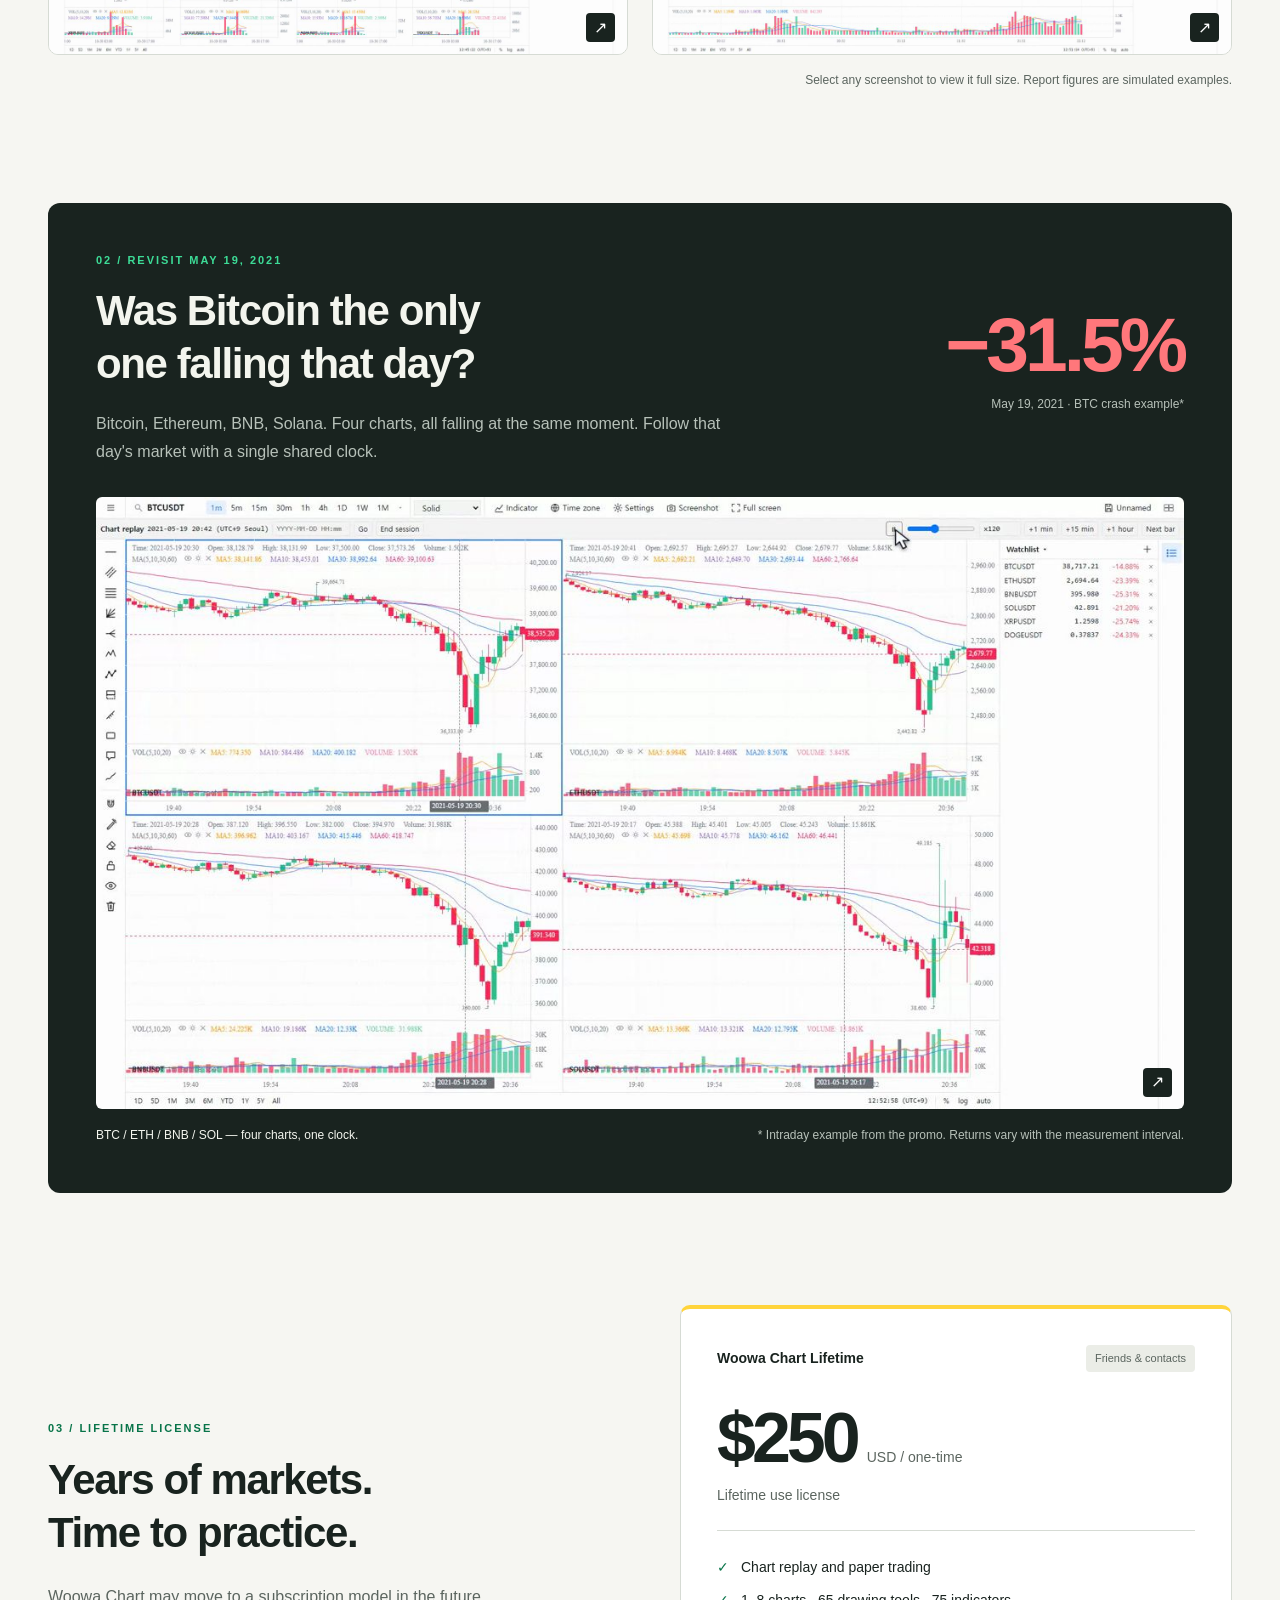
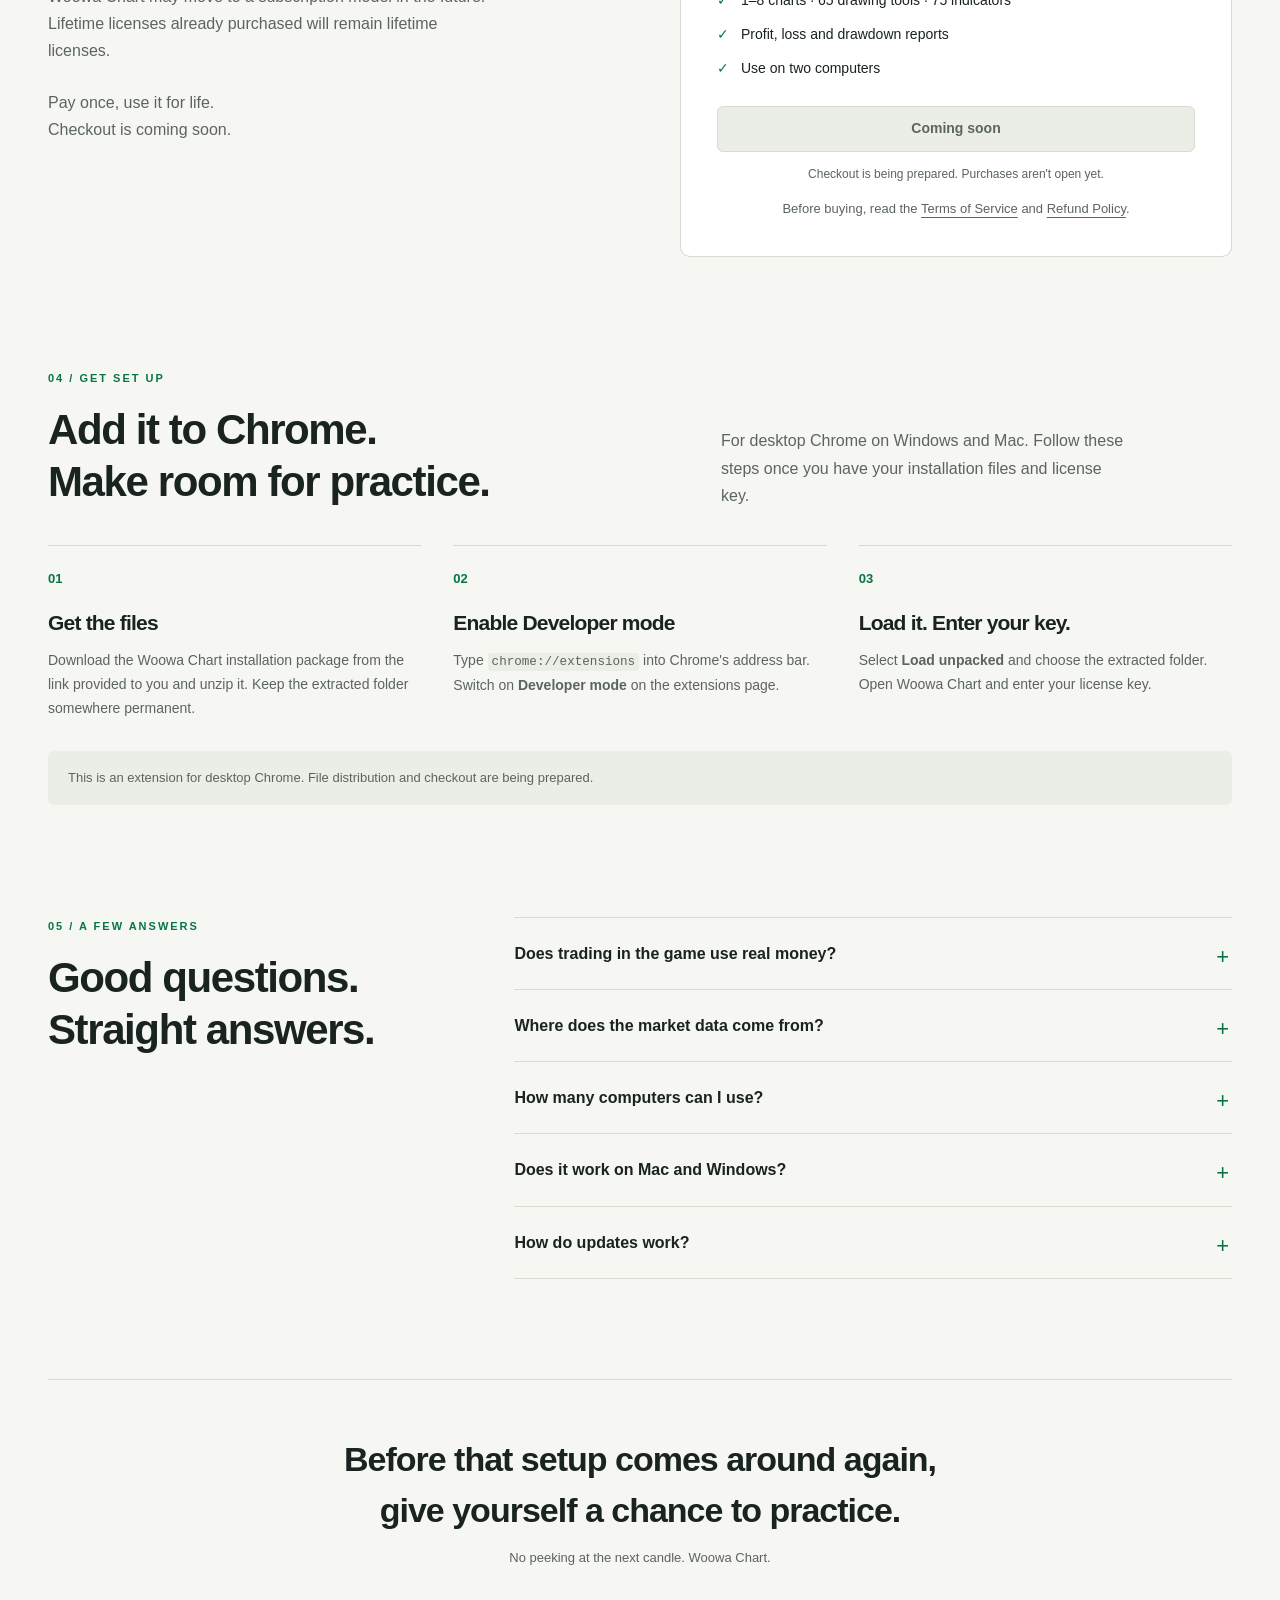
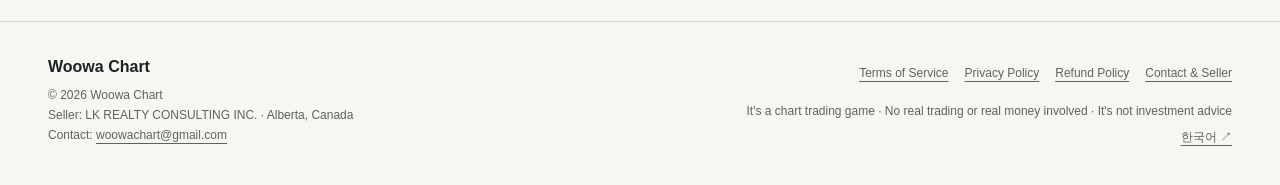
==== commit d6075bb3: "이용약관·개인정보 처리방침·환불 정책(14일 전액)·연락처 페이지(한·영), 판매자 LK REALTY CONSULTING INC., 모든 페이지 푸터 링크 Co-Authored-B" ====
--- a/index.html
+++ b/index.html
@@ -117,7 +117,7 @@
 
     <section class="section container" id="pricing" aria-labelledby="pricing-title">
       <div class="price-layout">
-        <div class="price-copy"><p class="section-label">03 / LIFETIME LICENSE</p><h2 id="pricing-title">몇 년 치 장을,<br>내 연습 시간으로.</h2><p>우아한차트는 앞으로 구독제로 바뀌어요. 지금 안내하는 평생판은 아는 분들을 위한 라이선스예요.</p><p>한 번 결제하면 평생 사용해요.<br><span data-purchase-pending>결제 창은 준비 중이에요.</span></p></div>
+        <div class="price-copy"><p class="section-label">03 / LIFETIME LICENSE</p><h2 id="pricing-title">몇 년 치 장을,<br>내 연습 시간으로.</h2><p>우아한차트는 앞으로 구독제로 바뀔 수 있어요. 이미 구매한 평생 라이선스는 유지돼요.</p><p>한 번 결제하면 평생 사용해요.<br><span data-purchase-pending>결제 창은 준비 중이에요.</span></p></div>
         <div class="price-card">
           <div class="price-card-top"><span>우아한차트 평생판</span><span class="tag">지인 대상</span></div>
           <p class="price">$250<span>USD / 한 번 결제</span></p>
@@ -125,6 +125,7 @@
           <ul class="price-list"><li>차트 리플레이와 모의 매매</li><li>1–8분할 · 그리기 도구 65개 · 지표 75개</li><li>손익·최대 낙폭 리포트</li><li>컴퓨터 2대에서 사용</li></ul>
           <a class="button purchase-link" role="link" aria-disabled="true" tabindex="0" data-purchase data-ready-label="평생판 결제하기">곧 열려요</a>
           <p class="purchase-note" data-purchase-pending>결제 준비 중 · 현재는 구매할 수 없어요.</p>
+          <p class="purchase-policy">구매 전 <a href="terms.html">이용약관</a>·<a href="refund.html">환불 정책</a> 확인</p>
         </div>
       </div>
     </section>
@@ -145,7 +146,7 @@
         <div class="faq-list">
           <details><summary>게임에서 매매하면 실제 돈이 나가나요?</summary><p>아니요. 우아한차트는 과거 차트로 하는 트레이딩 게임이에요. 게임 속 매매에는 가상 자금만 사용해요. 거래소 계정을 연결하지 않고 실제 주문도 보내지 않아요. 게임을 이용하기 위한 라이선스 비용은 별도예요.</p></details>
           <details><summary>어떤 거래소의 데이터를 사용하나요?</summary><p>바이낸스의 공개 시세 데이터를 사용해요. 거래소 계정 연결은 필요 없어요. 조회 가능한 과거 구간은 코인별 상장 시점과 공개 데이터 제공 범위에 따라 달라져요.</p></details>
-          <details><summary>컴퓨터 몇 대에서 쓸 수 있나요?</summary><p>라이선스 하나로 컴퓨터 2대에서 사용할 수 있어요.</p></details>
+          <details><summary>컴퓨터 몇 대에서 쓸 수 있나요?</summary><p>라이선스 키 하나로 최대 2대의 기기를 활성화할 수 있어요. 기존 기기를 해제한 뒤 다른 기기로 옮길 수 있어요.</p></details>
           <details><summary>Mac과 Windows 모두 되나요?</summary><p>네. Mac과 Windows의 데스크톱 크롬에서 확장 프로그램으로 설치해 사용해요. 스마트폰용 크롬에서는 사용할 수 없어요.</p></details>
           <details><summary>업데이트는 어떻게 받나요?</summary><p>새 버전의 배포 방식과 적용 절차는 배포 시 안내할 예정이에요. 평생판의 업데이트 제공 범위와 세부 정책도 결제 시작 전에 안내할게요.</p></details>
         </div>
@@ -153,6 +154,15 @@
     </section>
     <div class="container closing"><p>그 자리가 다시 오기 전에,<br>한 번 더 겪어 보는 거예요.<span>다음 봉을 모르는 연습. 우아한차트.</span></p></div>
   </main>
-  <footer class="site-footer"><div class="container footer-inner"><div><span class="footer-name">우아한차트 <span lang="en">/ Woowa Chart</span></span><p>© 2026 Woowa Chart</p></div><div class="footer-right"><p>차트 트레이딩 게임이에요 · 실제 거래·실제 돈이 오가지 않아요 · 투자 조언이 아니에요</p><a href="en/" lang="en" hreflang="en" data-language="en">English ↗</a></div></div></footer>
+  <footer class="site-footer">
+    <div class="container footer-inner">
+      <div><span class="footer-name">우아한차트 <span lang="en">/ Woowa Chart</span></span><p>© 2026 Woowa Chart</p><p>판매자: <span data-seller-name>LK REALTY CONSULTING INC.</span> · 캐나다 앨버타주</p><p>연락처: <a data-contact-email href="mailto:woowachart@gmail.com">woowachart@gmail.com</a></p></div>
+      <div class="footer-right">
+        <nav class="footer-legal" aria-label="정책 및 연락처"><a href="terms.html">이용약관</a><a href="privacy.html">개인정보 처리방침</a><a href="refund.html">환불 정책</a><a href="contact.html">연락처·판매자 정보</a></nav>
+        <p>차트 트레이딩 게임이에요 · 실제 거래·실제 돈이 오가지 않아요 · 투자 조언이 아니에요</p>
+        <a href="en/" lang="en" hreflang="en" data-language="en">English ↗</a>
+      </div>
+    </div>
+  </footer>
 </body>
 </html>
--- a/style.css
+++ b/style.css
@@ -147,6 +147,21 @@
 .footer-name { display: block; font-size: 16px; color: var(--text); font-weight: 750; margin-bottom: 4px; }
 .footer-right { text-align: right; }
 .footer-right a { display: inline-block; margin-top: 5px; }
+.footer-inner > div { min-width: 0; }
+.footer-legal { display: flex; flex-wrap: wrap; justify-content: flex-end; gap: 4px 16px; margin-bottom: 12px; }
+.footer-legal a { min-height: 32px; display: inline-flex; align-items: center; }
+.purchase-policy { margin-top: 14px; text-align: center; font-size: 13px; color: var(--muted); }
+.legal-page { max-width: 860px; padding-block: 64px 80px; }
+.legal-page h1 { margin-top: 24px; }
+.legal-date { margin-top: 18px; color: var(--muted); font-size: 14px; }
+.legal-content { margin-top: 36px; }
+.legal-content section { border-top: 1px solid var(--line); padding-top: 28px; margin-top: 28px; }
+.legal-content h2 { font-size: clamp(22px, 3vw, 28px); letter-spacing: -.6px; margin-bottom: 18px; }
+.legal-content p + p { margin-top: 14px; }
+.legal-content ul { padding-left: 24px; overflow-wrap: anywhere; }
+.seller-details { display: grid; grid-template-columns: minmax(100px, 1fr) minmax(0, 3fr); gap: 10px 24px; margin: 0 0 24px; }
+.seller-details dt { font-weight: 700; }
+.seller-details dd { margin: 0; overflow-wrap: anywhere; }
 .not-found { min-height: 72vh; display: grid; place-content: center; gap: 25px; max-width: 700px; padding-block: 80px; }
 .not-found h1 { font-size: clamp(35px, 5vw, 55px); }
 .not-found p { color: var(--muted); }
@@ -210,6 +225,10 @@
   .closing { margin-top: 74px; padding: 40px 0; }
   .footer-inner { flex-direction: column; align-items: flex-start; gap: 18px; }
   .footer-right { text-align: left; }
+  .footer-legal { justify-content: flex-start; }
+  .legal-page { padding-block: 40px 56px; }
+  .seller-details { grid-template-columns: 1fr; gap: 4px; }
+  .seller-details dd { margin-bottom: 12px; }
 }
 @media (max-width: 480px) {
   html { scroll-padding-top: 140px; }
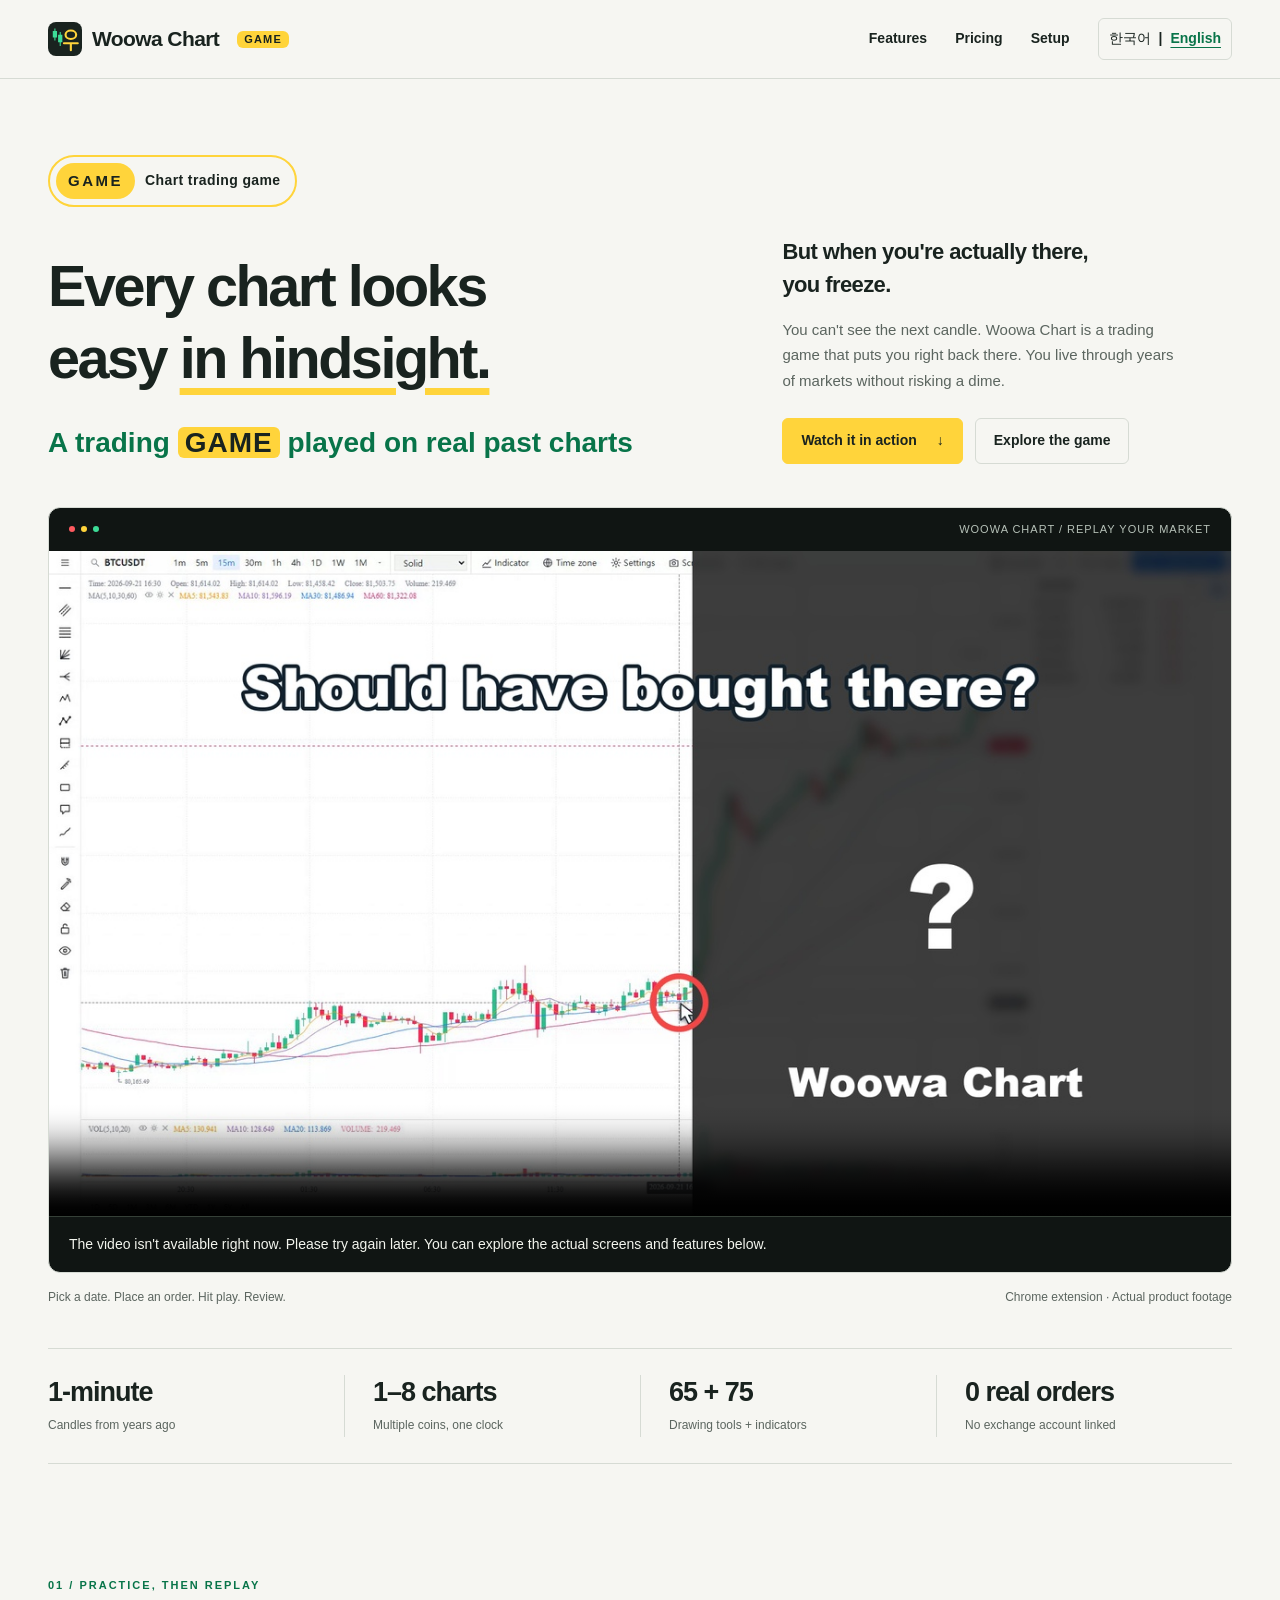
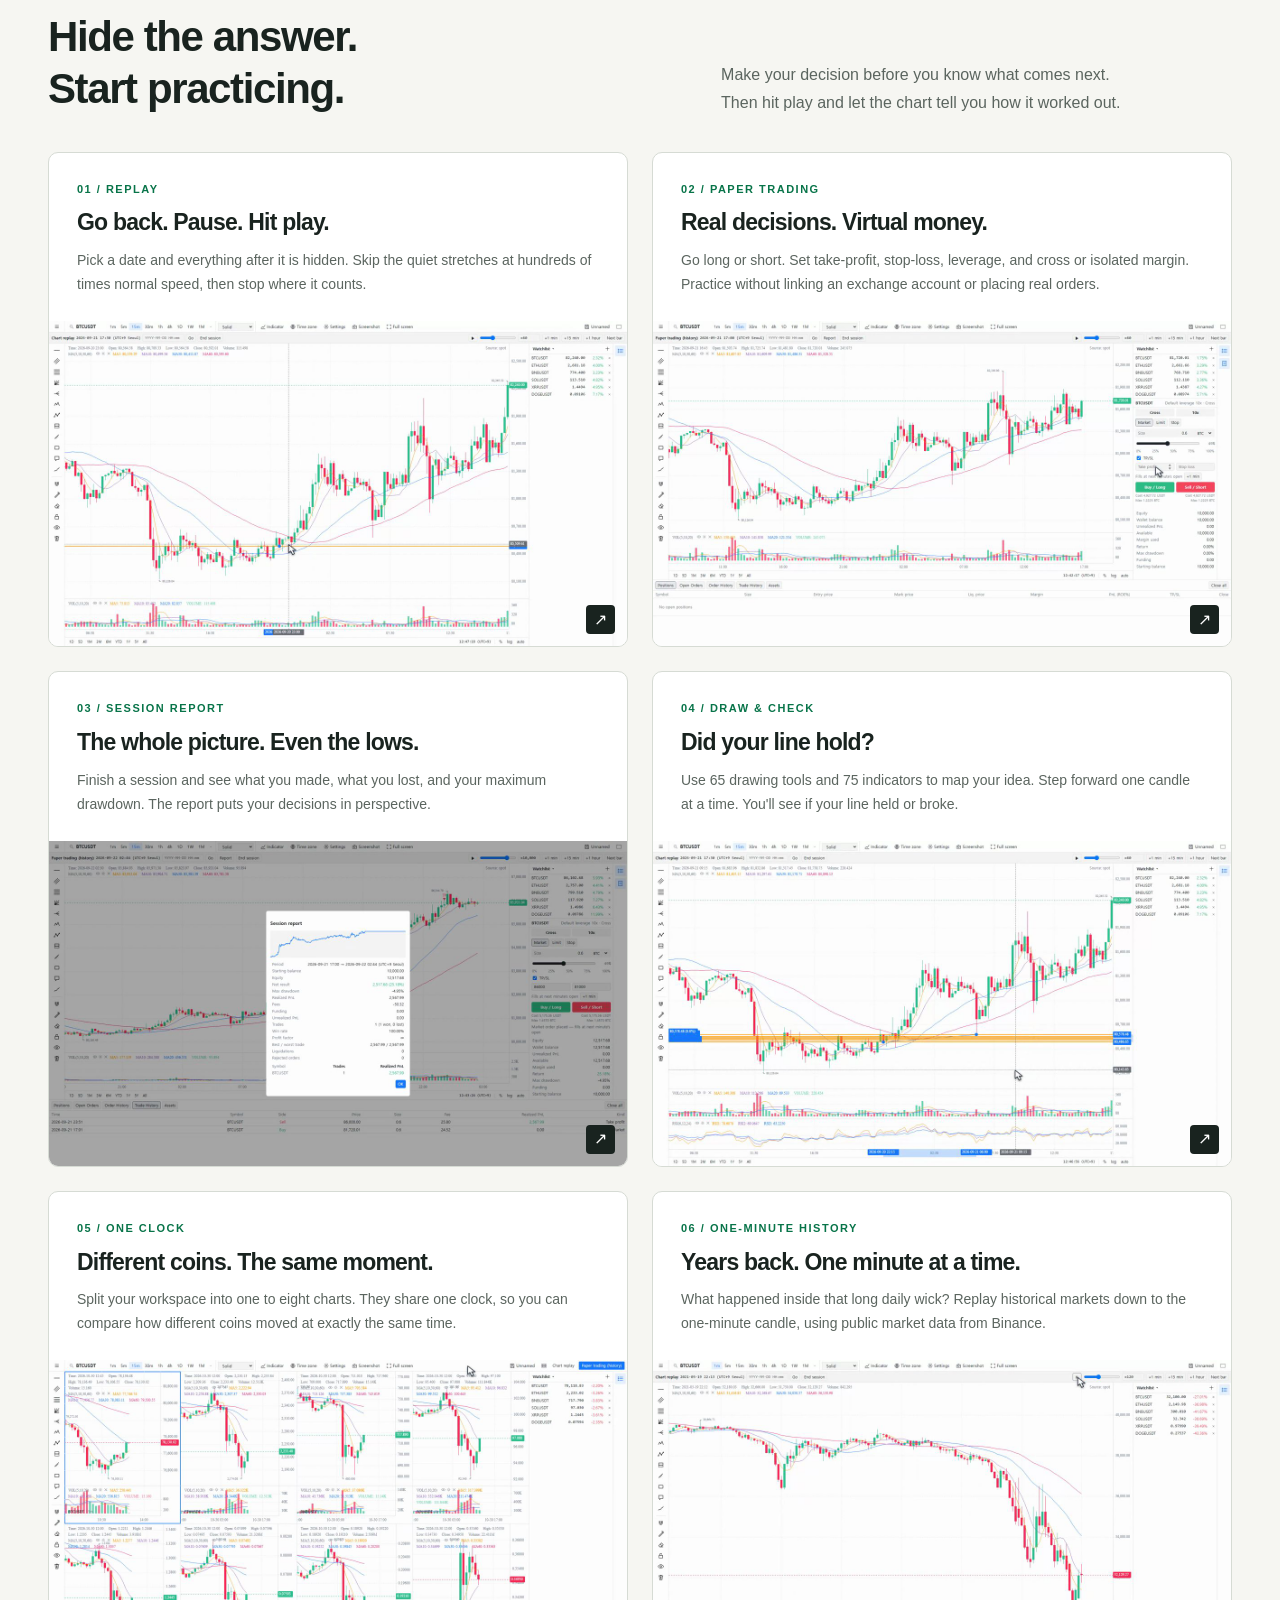
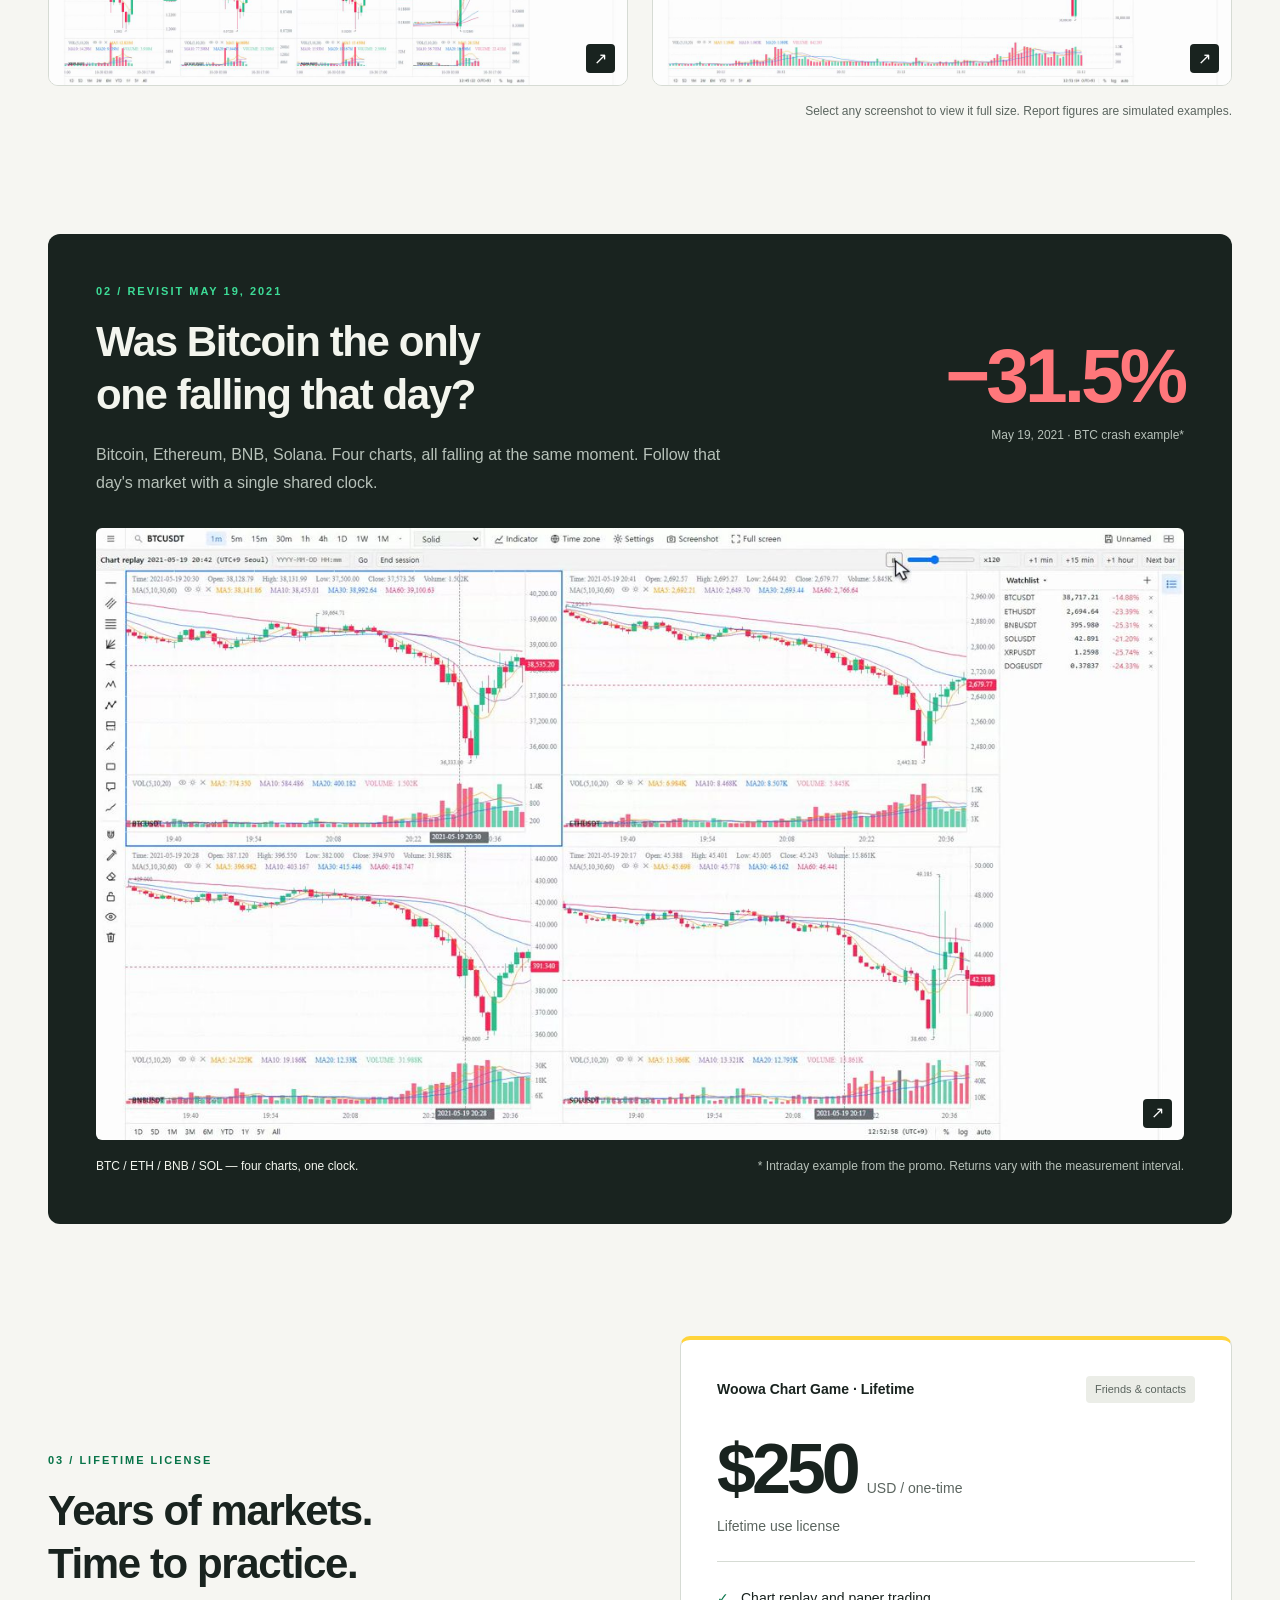
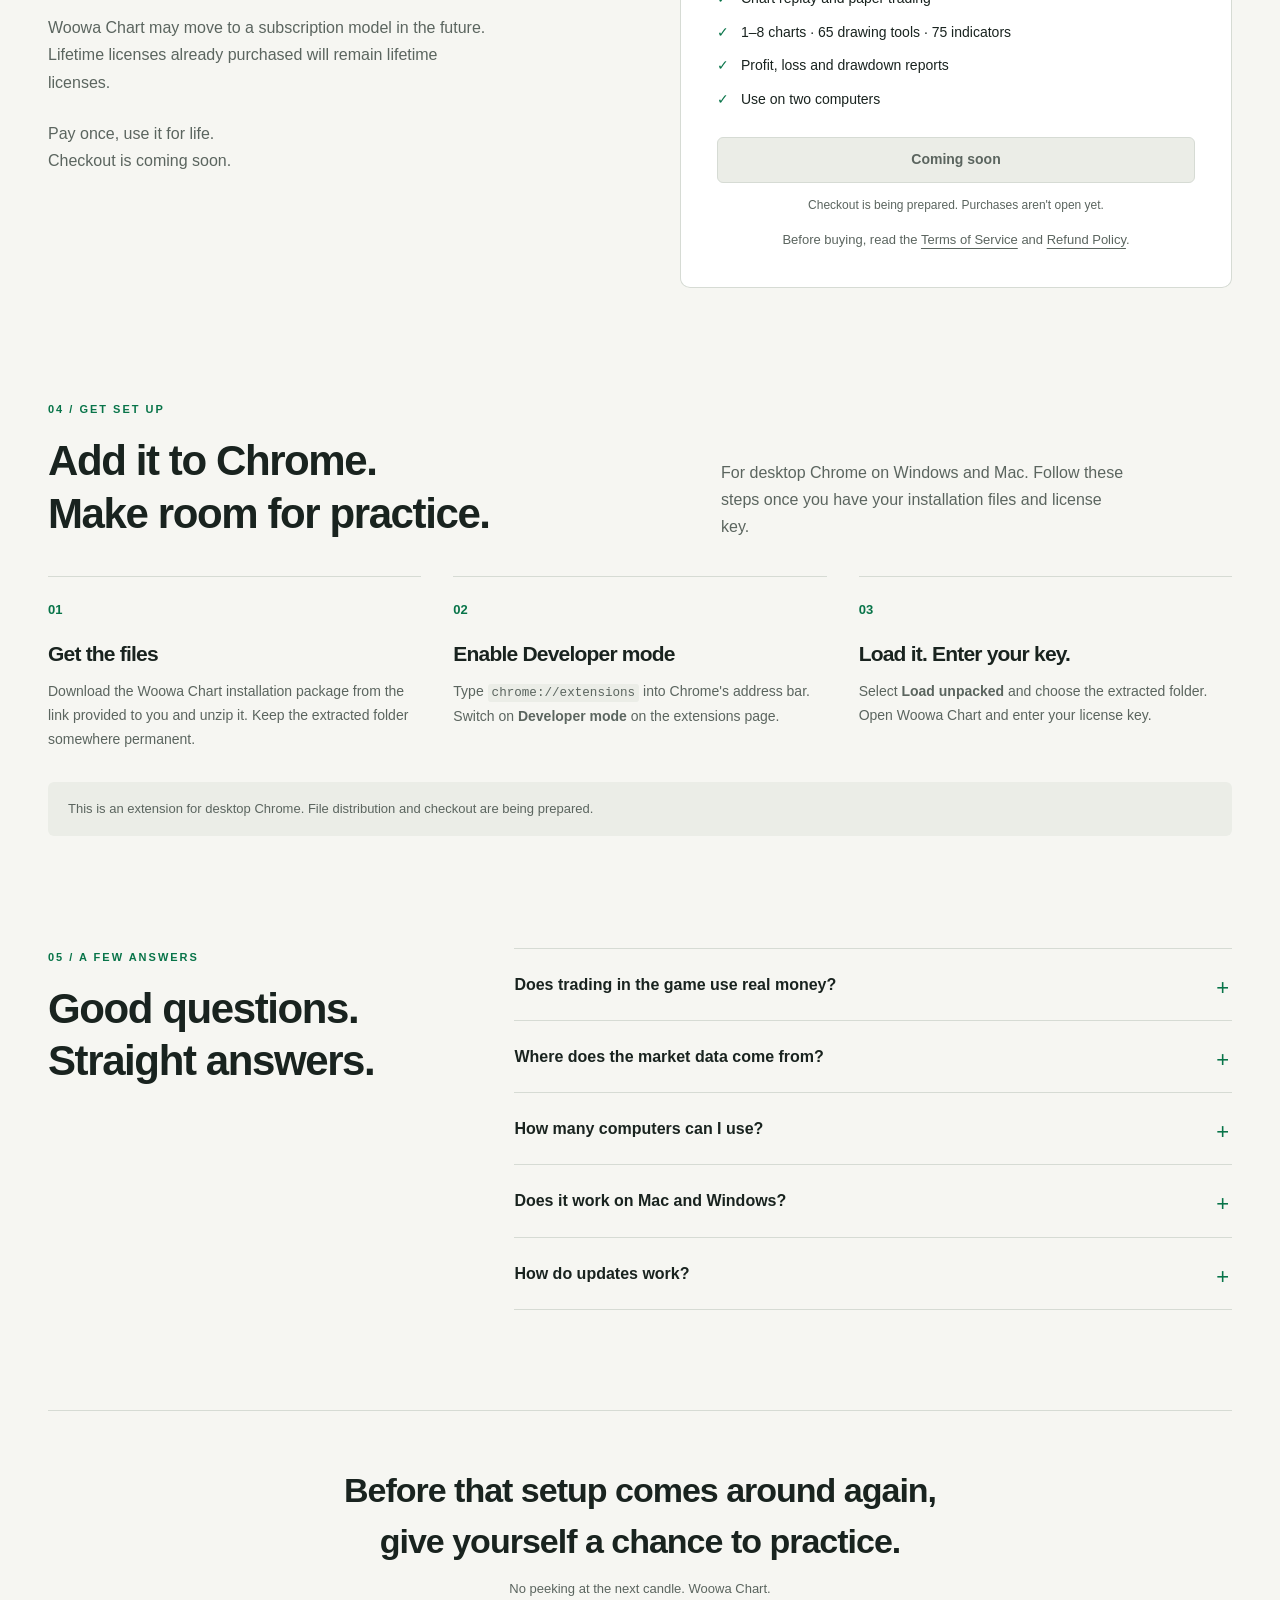
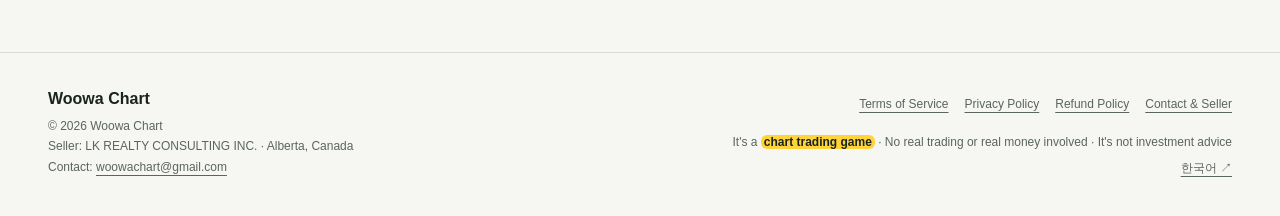
==== commit dff5ac36: "GAME 강조: 로고 옆 GAME 꼬리표(모든 페이지), 히어로 GAME 배지·「게임」 노란 표시, 가격 카드·고지 문구 Co-Authored-By: Claude Opus 5.5 " ====
--- a/index.html
+++ b/index.html
@@ -29,7 +29,7 @@
   <a class="skip-link" href="#main">본문으로 건너뛰기</a>
   <header class="site-header">
     <div class="container header-inner">
-      <a class="brand" href="./" aria-label="우아한차트 홈"><img src="favicon.svg" alt="" width="34" height="34">우아한차트</a>
+      <a class="brand" href="./" aria-label="우아한차트 홈"><img src="favicon.svg" alt="" width="34" height="34">우아한차트<span class="game-tag">GAME</span></a>
       <nav class="nav-links" aria-label="주요 메뉴">
         <a class="nav-secondary" href="#features">기능</a>
         <a href="#pricing">가격</a>
@@ -40,9 +40,9 @@
   </header>
   <main id="main">
     <section class="hero container" aria-labelledby="hero-title">
-      <p class="eyebrow">우아한차트 · 차트 트레이딩 게임</p>
+      <p class="game-badge"><span>GAME</span>차트 트레이딩 게임</p>
       <div class="hero-grid">
-        <div><h1 id="hero-title">지나간 차트는<br><span class="highlight">다 쉬워 보여요.</span></h1><p class="hero-category">과거 차트로 하는 트레이딩 게임</p></div>
+        <div><h1 id="hero-title">지나간 차트는<br><span class="highlight">다 쉬워 보여요.</span></h1><p class="hero-category">과거 차트로 하는 트레이딩 <strong class="game-word">게임</strong></p></div>
         <div class="hero-copy">
           <p class="lead">그 자리에 서면,<br>손이 안 나가요.</p>
           <p>다음 봉이 안 보이니까요. 우아한차트는 그날로 돌아가는 트레이딩 게임이에요. 내 돈 한 푼 안 걸고, 몇 년 치 장을 미리 겪어 보는 거예요.</p>
@@ -119,7 +119,7 @@
       <div class="price-layout">
         <div class="price-copy"><p class="section-label">03 / LIFETIME LICENSE</p><h2 id="pricing-title">몇 년 치 장을,<br>내 연습 시간으로.</h2><p>우아한차트는 앞으로 구독제로 바뀔 수 있어요. 이미 구매한 평생 라이선스는 유지돼요.</p><p>한 번 결제하면 평생 사용해요.<br><span data-purchase-pending>결제 창은 준비 중이에요.</span></p></div>
         <div class="price-card">
-          <div class="price-card-top"><span>우아한차트 평생판</span><span class="tag">지인 대상</span></div>
+          <div class="price-card-top"><span>우아한차트 게임 평생판</span><span class="tag">지인 대상</span></div>
           <p class="price">$250<span>USD / 한 번 결제</span></p>
           <p class="price-caption">평생 사용 라이선스</p>
           <ul class="price-list"><li>차트 리플레이와 모의 매매</li><li>1–8분할 · 그리기 도구 65개 · 지표 75개</li><li>손익·최대 낙폭 리포트</li><li>컴퓨터 2대에서 사용</li></ul>
@@ -159,7 +159,7 @@
       <div><span class="footer-name">우아한차트 <span lang="en">/ Woowa Chart</span></span><p>© 2026 Woowa Chart</p><p>판매자: <span data-seller-name>LK REALTY CONSULTING INC.</span> · 캐나다 앨버타주</p><p>연락처: <a data-contact-email href="mailto:woowachart@gmail.com">woowachart@gmail.com</a></p></div>
       <div class="footer-right">
         <nav class="footer-legal" aria-label="정책 및 연락처"><a href="terms.html">이용약관</a><a href="privacy.html">개인정보 처리방침</a><a href="refund.html">환불 정책</a><a href="contact.html">연락처·판매자 정보</a></nav>
-        <p>차트 트레이딩 게임이에요 · 실제 거래·실제 돈이 오가지 않아요 · 투자 조언이 아니에요</p>
+        <p><strong class="game-word">차트 트레이딩 게임</strong>이에요 · 실제 거래·실제 돈이 오가지 않아요 · 투자 조언이 아니에요</p>
         <a href="en/" lang="en" hreflang="en" data-language="en">English ↗</a>
       </div>
     </div>
--- a/style.css
+++ b/style.css
@@ -238,3 +238,11 @@
 @media (prefers-reduced-motion: reduce) {
   *, *::before, *::after { scroll-behavior: auto !important; animation: none !important; transition: none !important; }
 }
+
+/* GAME 강조(사용자 2026-10-31): 실제 거래가 아닌 게임임을 첫눈에 */
+.game-tag { margin-left: 8px; padding: 3px 7px; border-radius: 6px; background: var(--yellow); color: #19231f; font-size: 11px; font-weight: 900; letter-spacing: 1.2px; line-height: 1; }
+.game-badge { display: inline-flex; align-items: center; gap: 10px; margin: 0; padding: 6px 14px 6px 6px; border: 2px solid var(--yellow); border-radius: 999px; font-size: 14px; font-weight: 800; letter-spacing: .4px; }
+.game-badge span { padding: 5px 12px; border-radius: 999px; background: var(--yellow); color: #19231f; font-size: 15px; font-weight: 900; letter-spacing: 2.5px; }
+.hero-category { font-size: clamp(20px, 2.4vw, 28px); }
+.game-word { padding: 0 .25em; border-radius: 6px; background: var(--yellow); color: #19231f; font-weight: 900; }
+.game-caps { text-transform: uppercase; letter-spacing: 1px; }
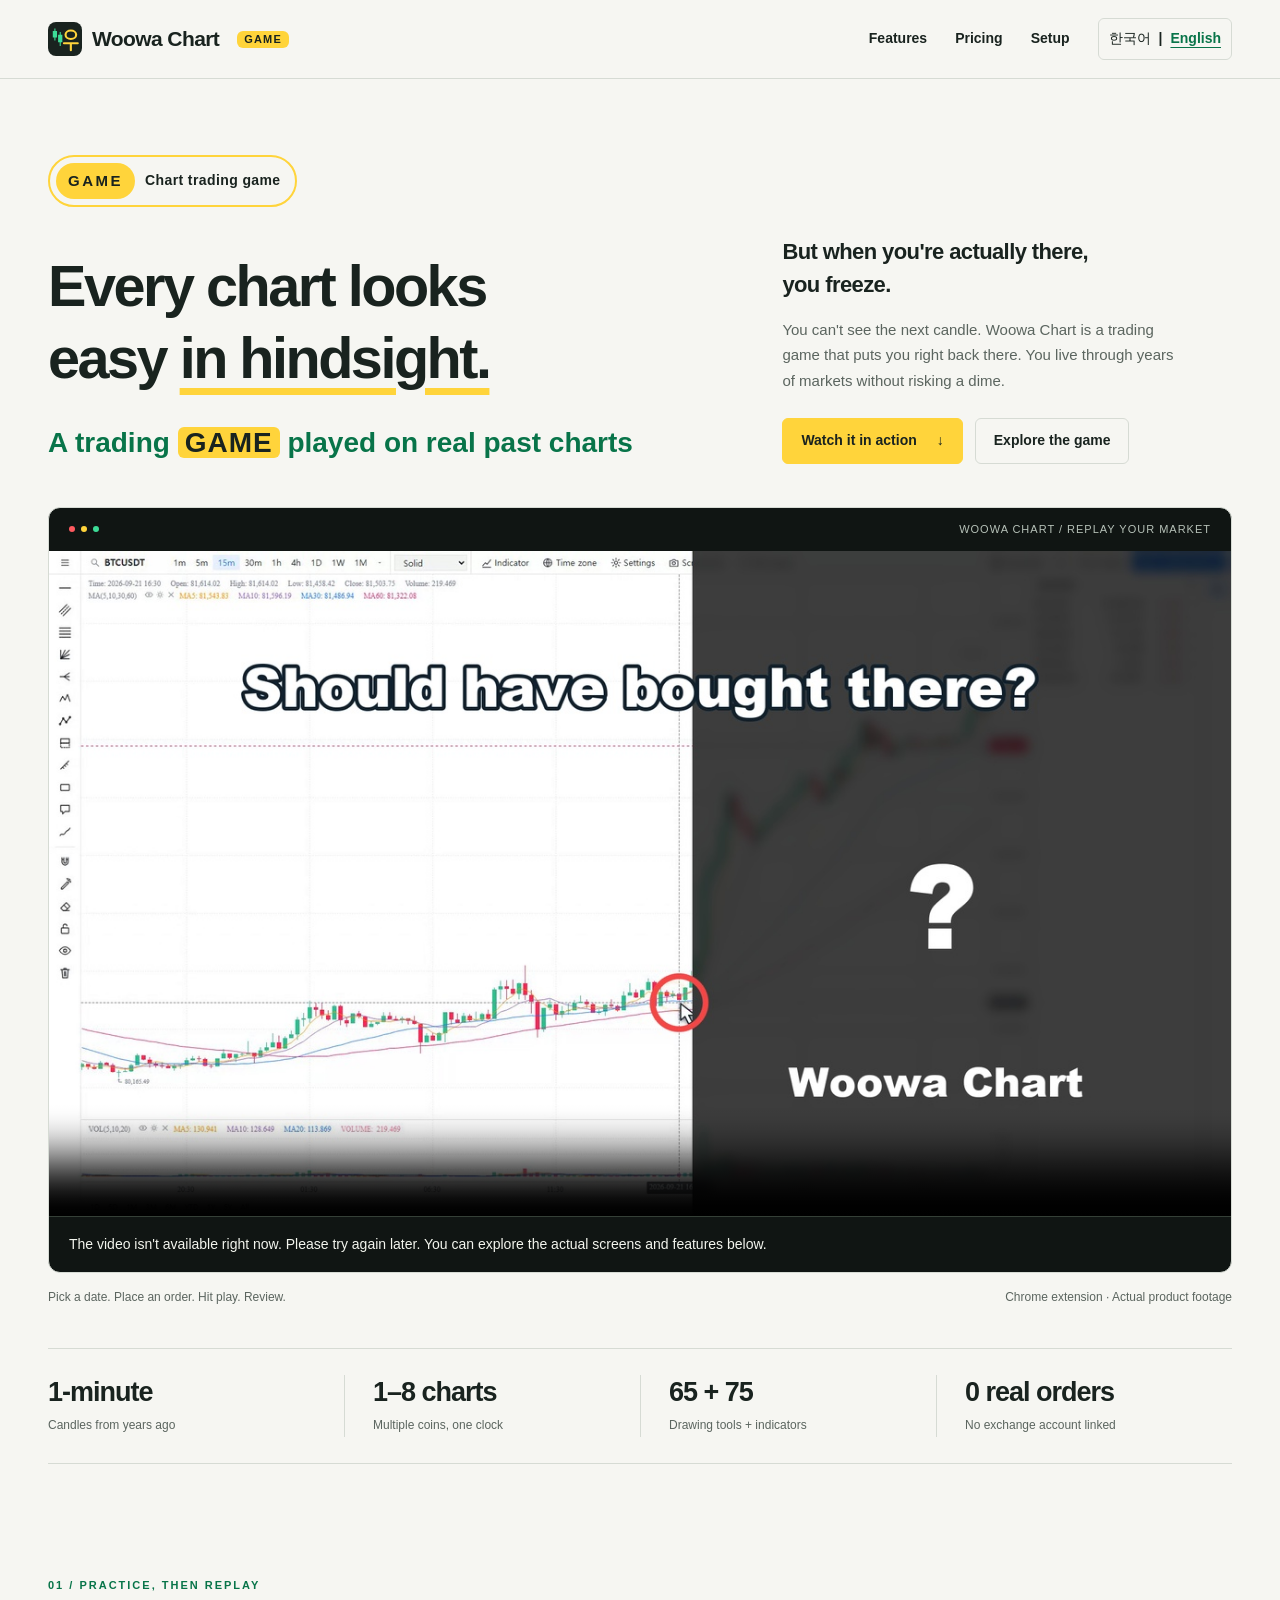
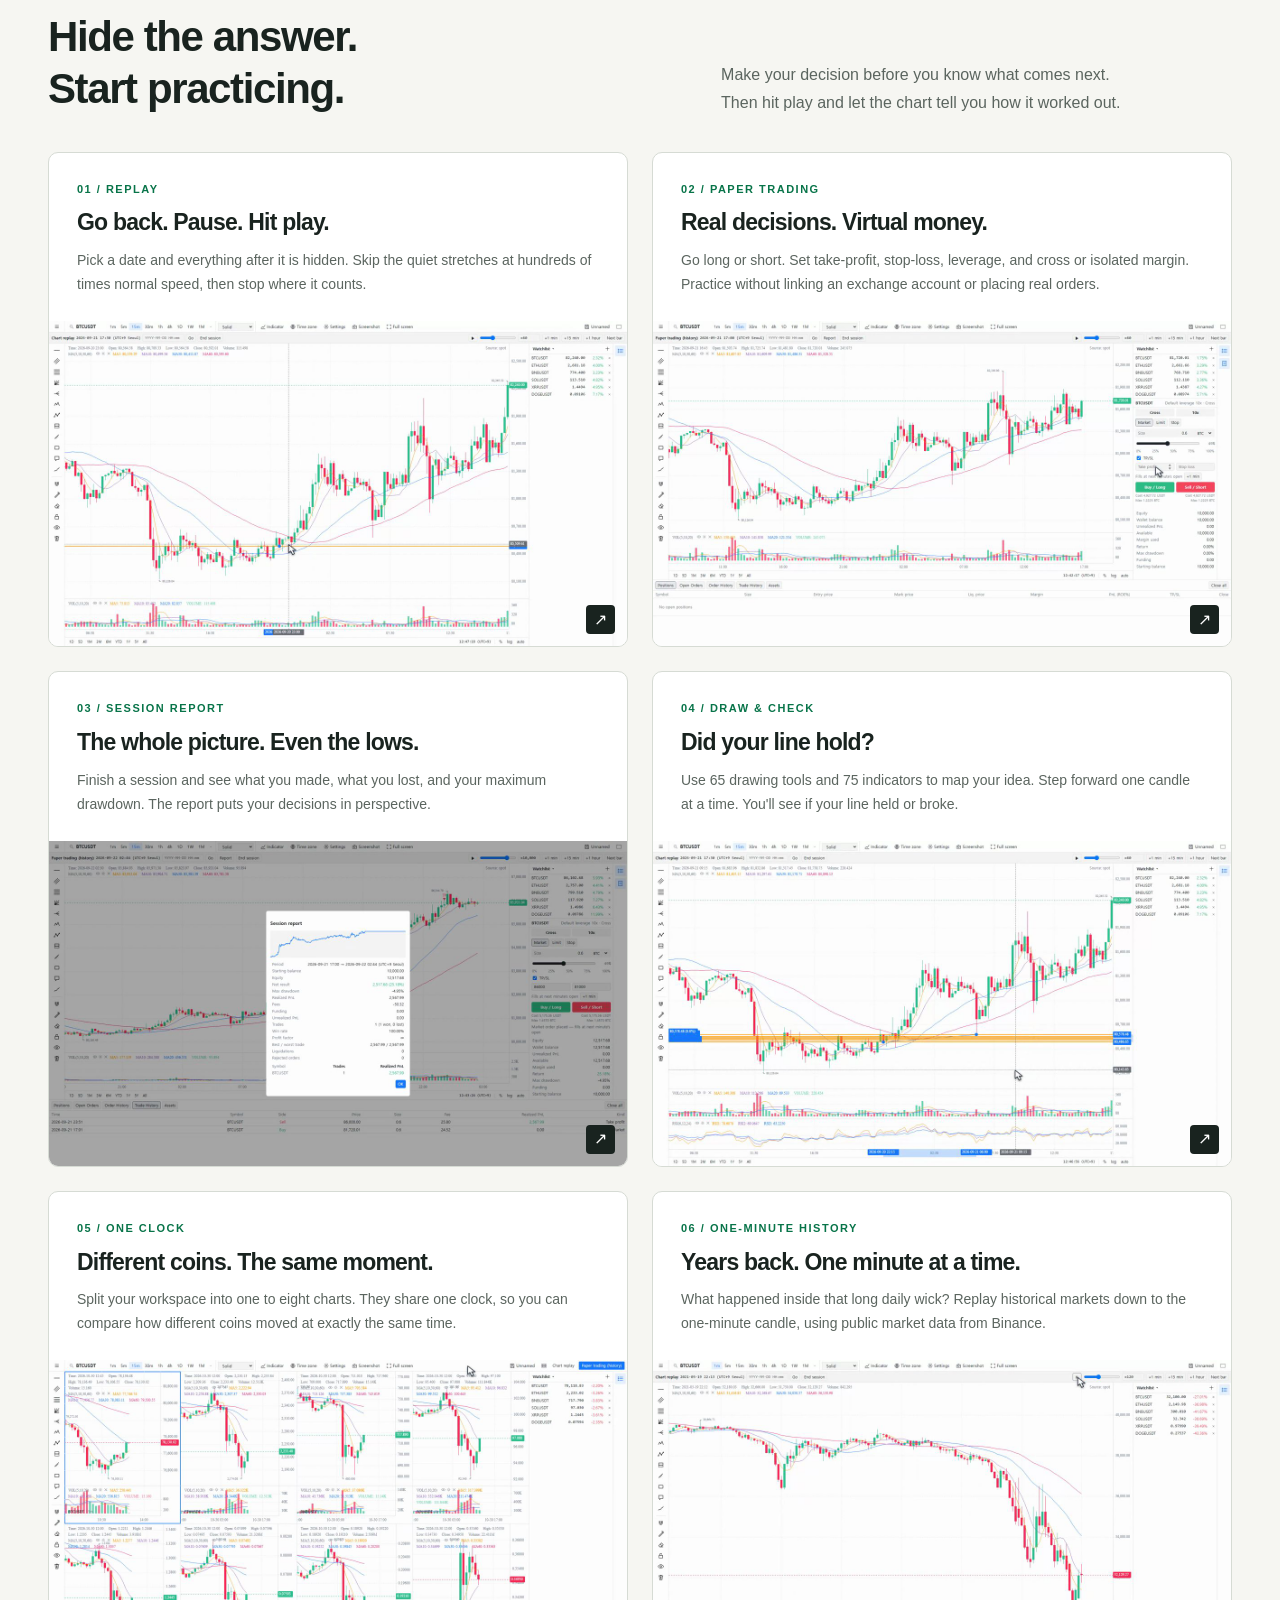
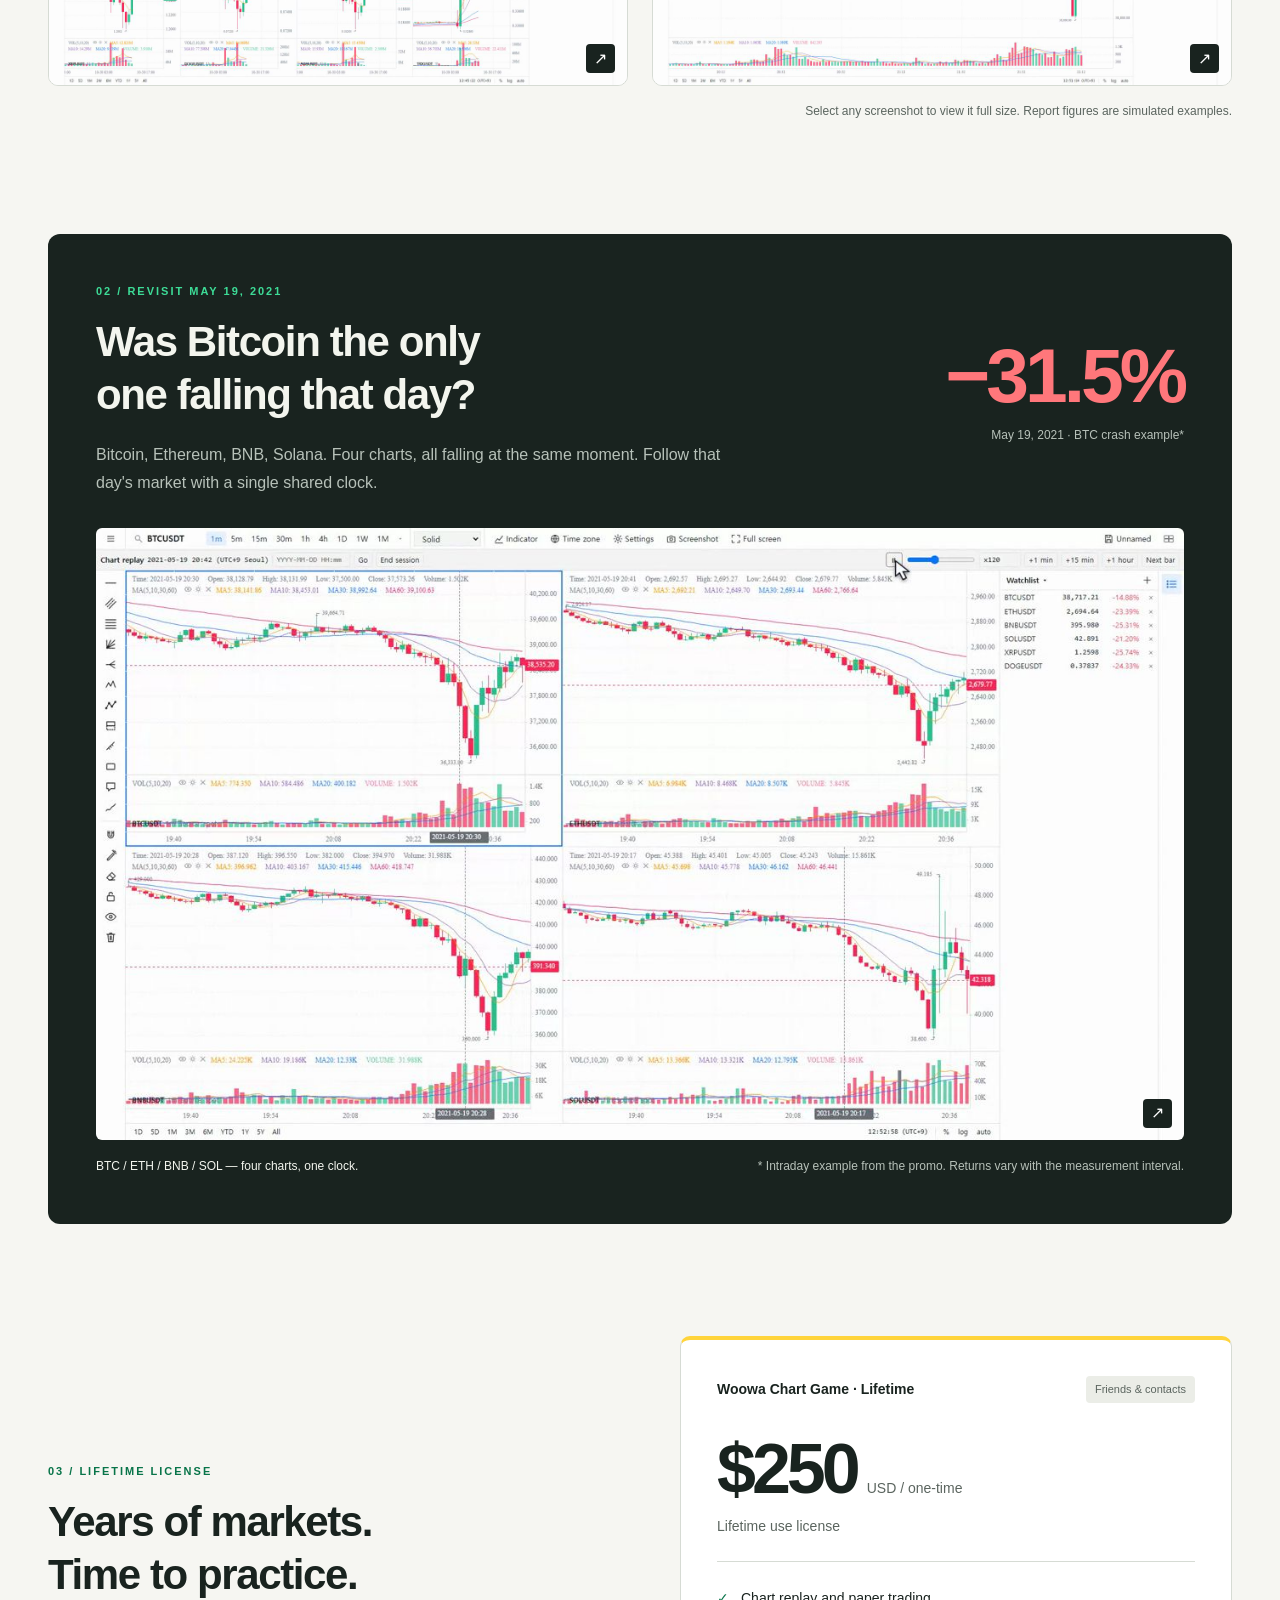
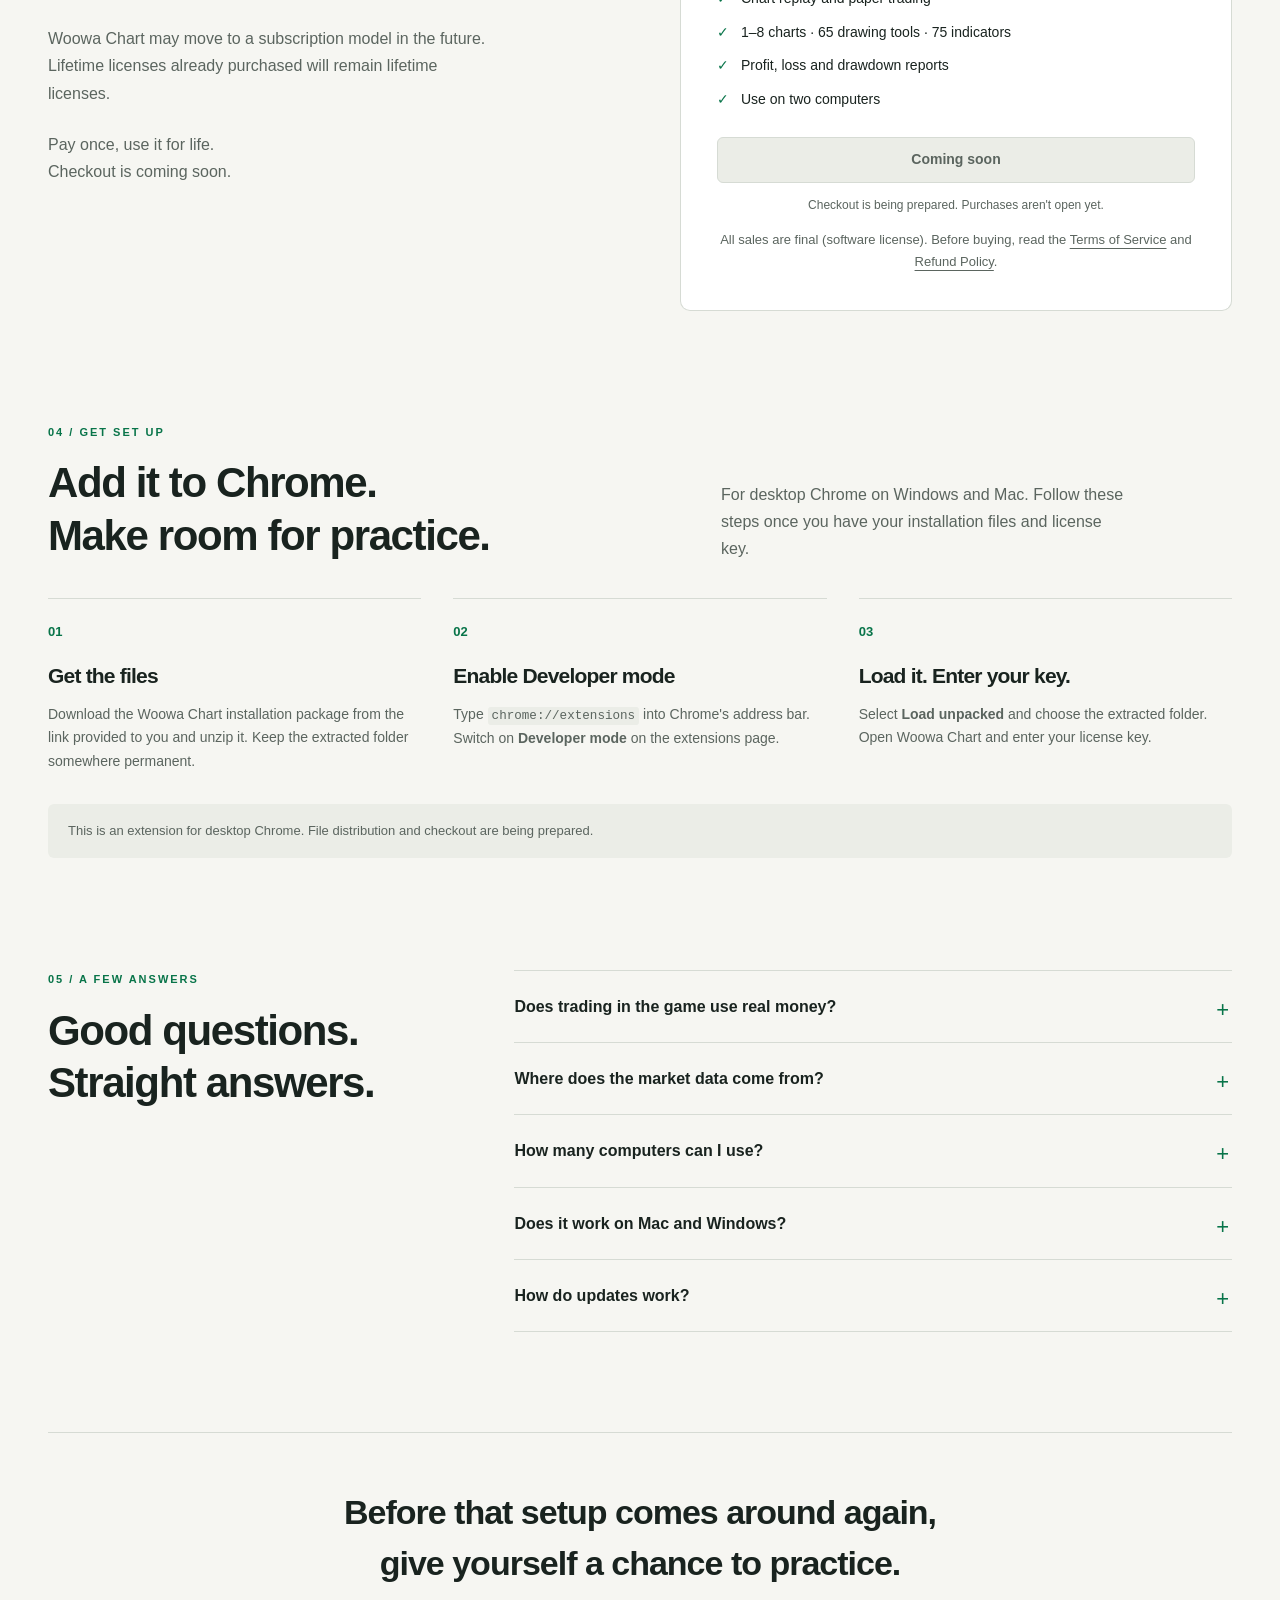
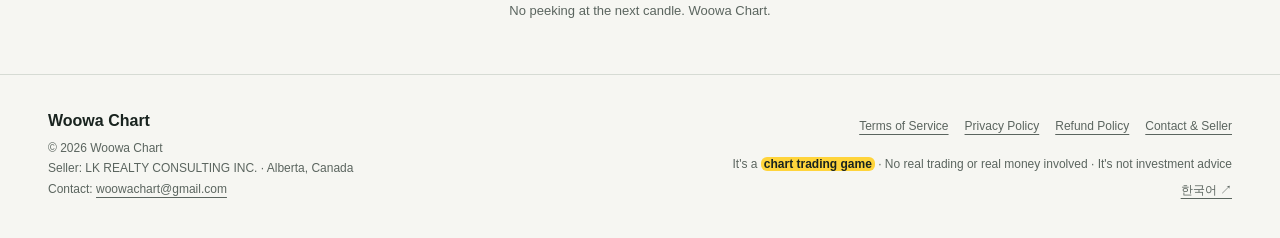
==== commit 83dcc125: "환불 정책: 소프트웨어 특성상 환불 불가(All Sales Final), 예외(중복 결제·판매자 쪽 키 문제), 법정 권리 유지 — 약관·연락처·가격 칸 문구 맞춤 Co-Autho" ====
--- a/index.html
+++ b/index.html
@@ -125,7 +125,7 @@
           <ul class="price-list"><li>차트 리플레이와 모의 매매</li><li>1–8분할 · 그리기 도구 65개 · 지표 75개</li><li>손익·최대 낙폭 리포트</li><li>컴퓨터 2대에서 사용</li></ul>
           <a class="button purchase-link" role="link" aria-disabled="true" tabindex="0" data-purchase data-ready-label="평생판 결제하기">곧 열려요</a>
           <p class="purchase-note" data-purchase-pending>결제 준비 중 · 현재는 구매할 수 없어요.</p>
-          <p class="purchase-policy">구매 전 <a href="terms.html">이용약관</a>·<a href="refund.html">환불 정책</a> 확인</p>
+          <p class="purchase-policy">소프트웨어 특성상 환불 불가(All Sales Final) · 구매 전 <a href="terms.html">이용약관</a>·<a href="refund.html">환불 정책</a> 확인</p>
         </div>
       </div>
     </section>
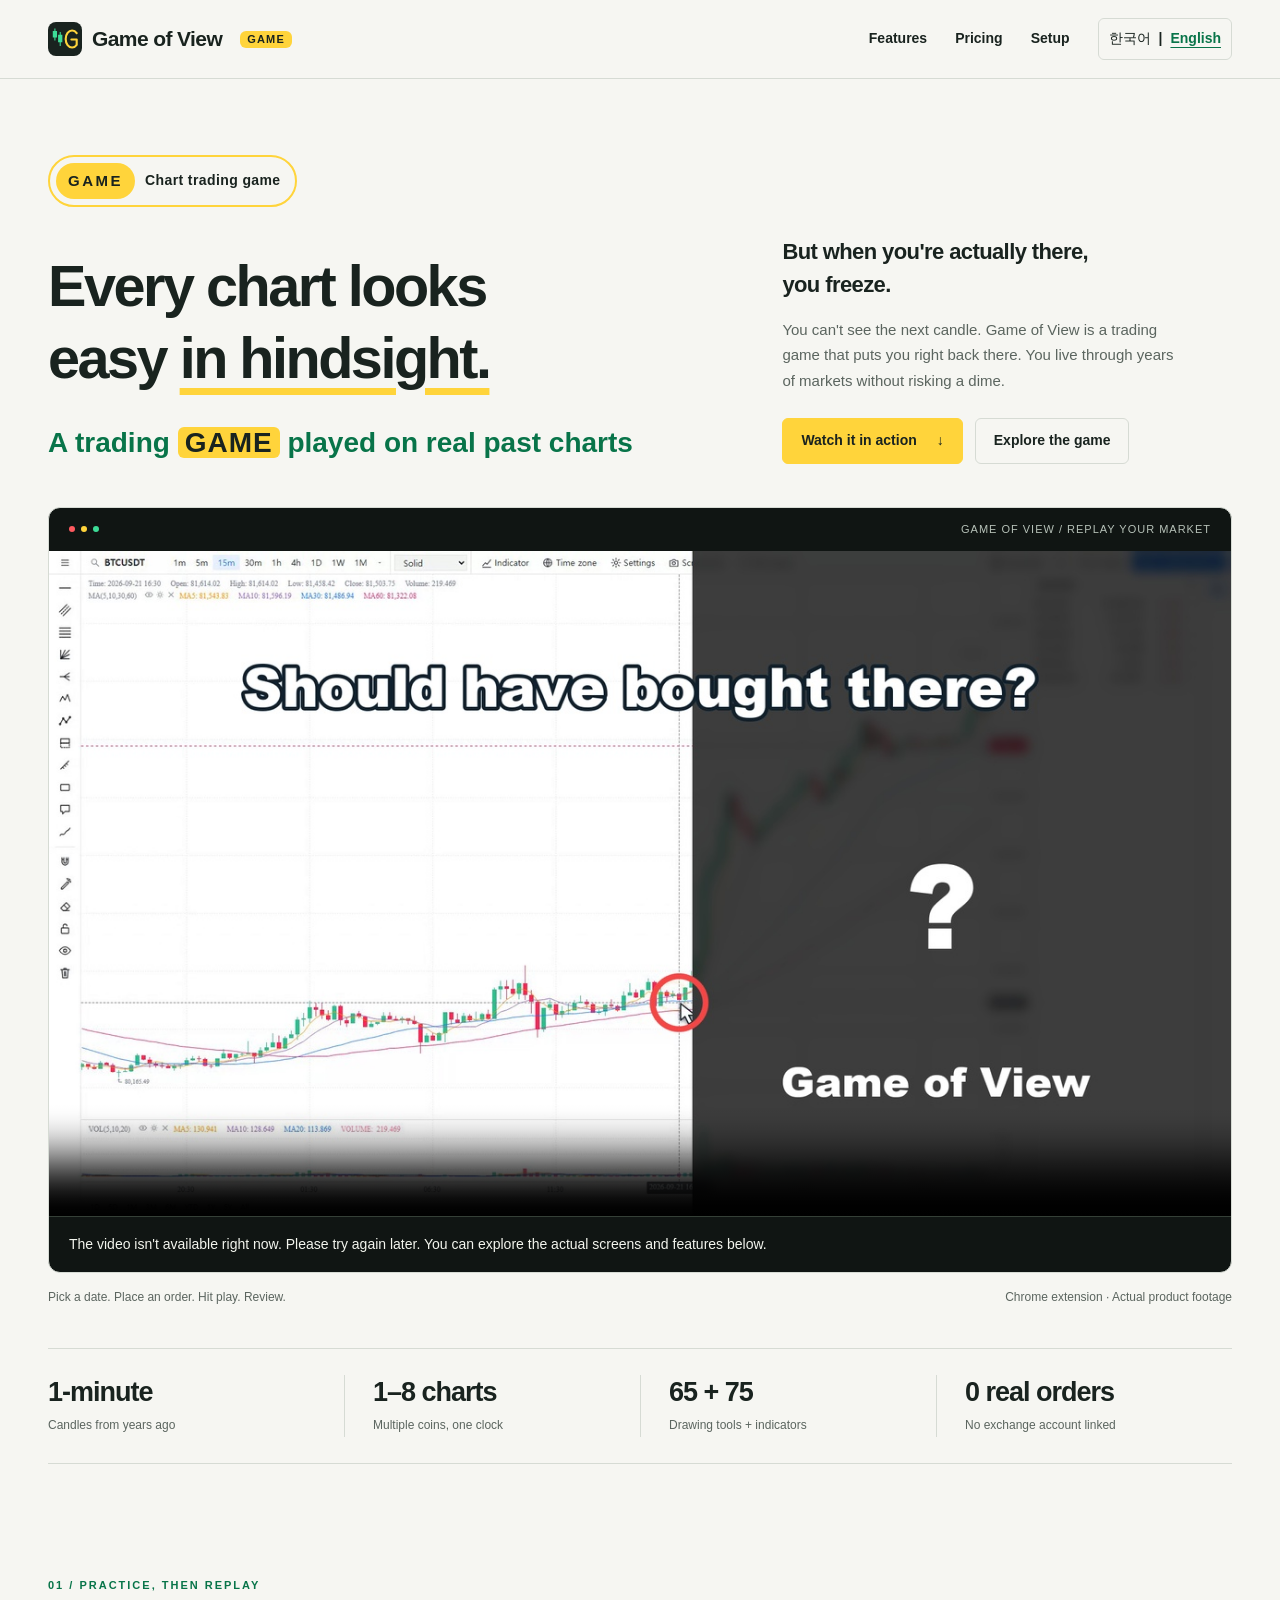
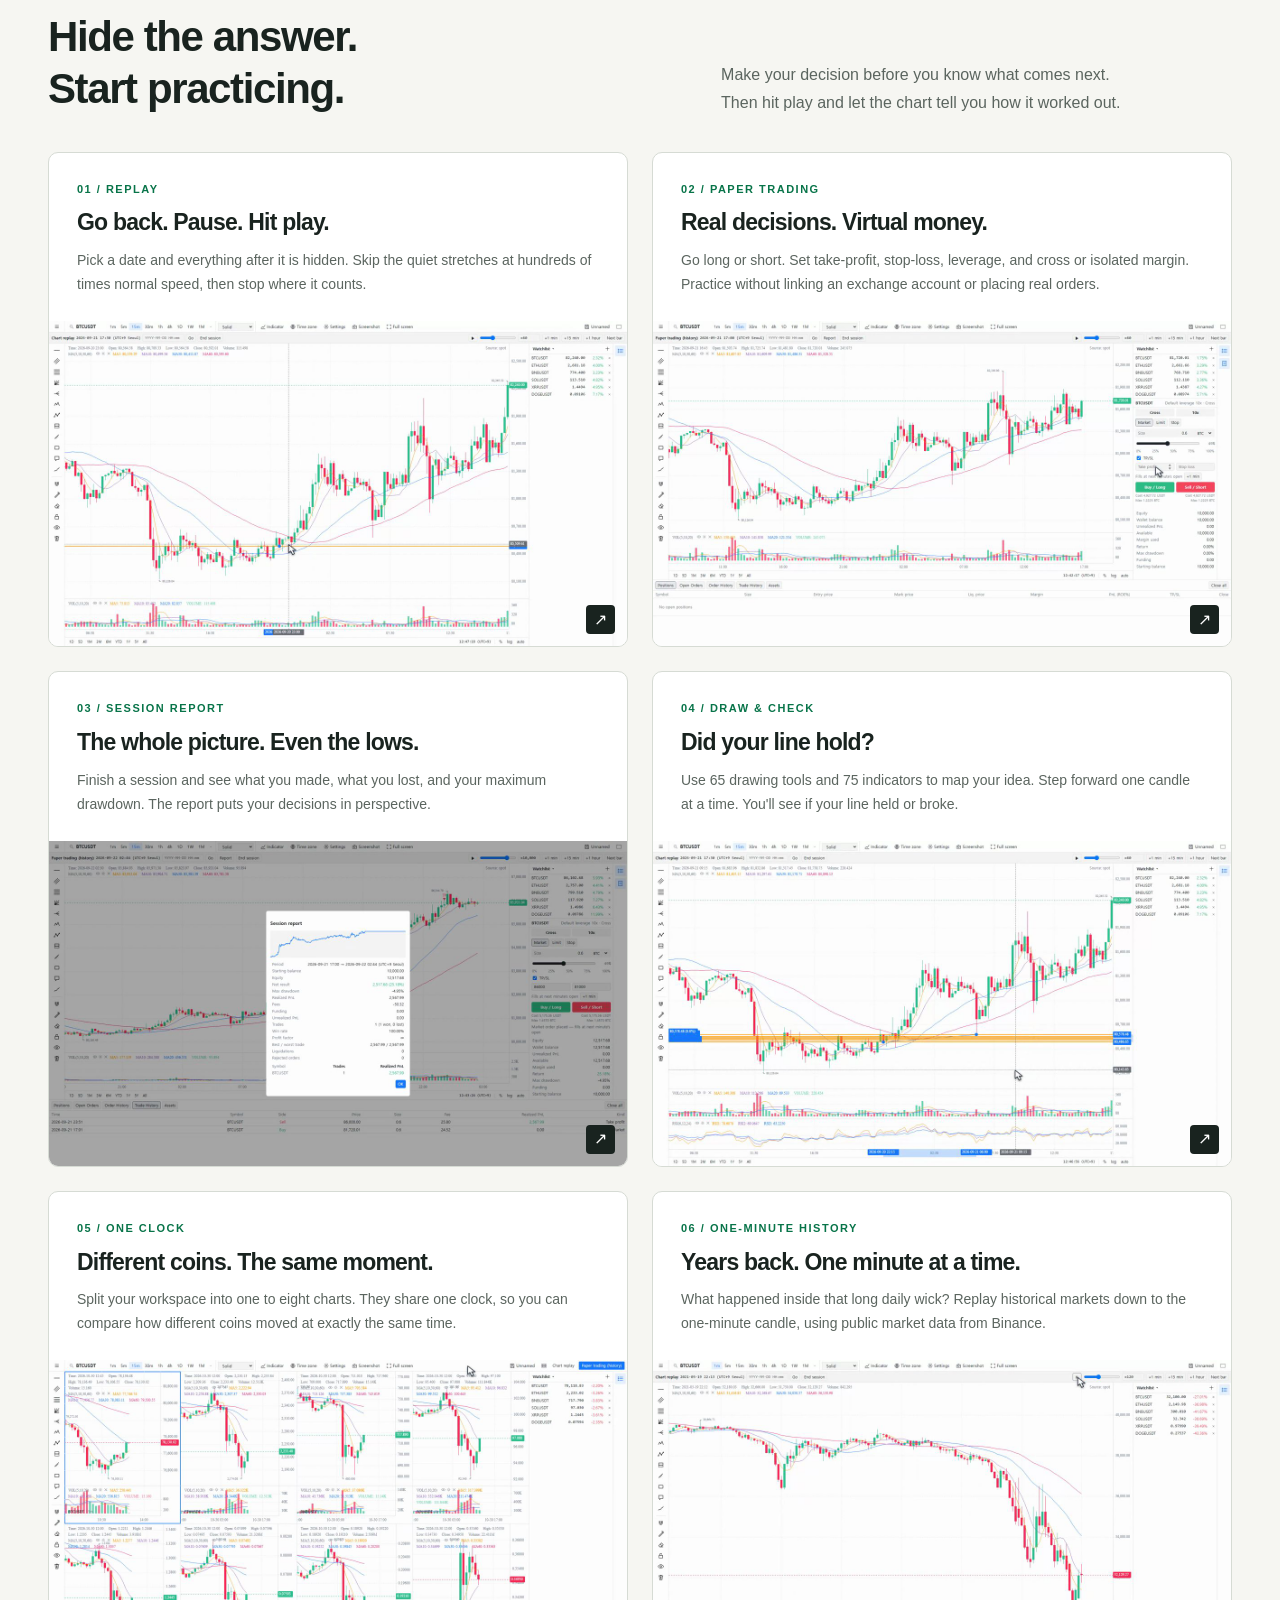
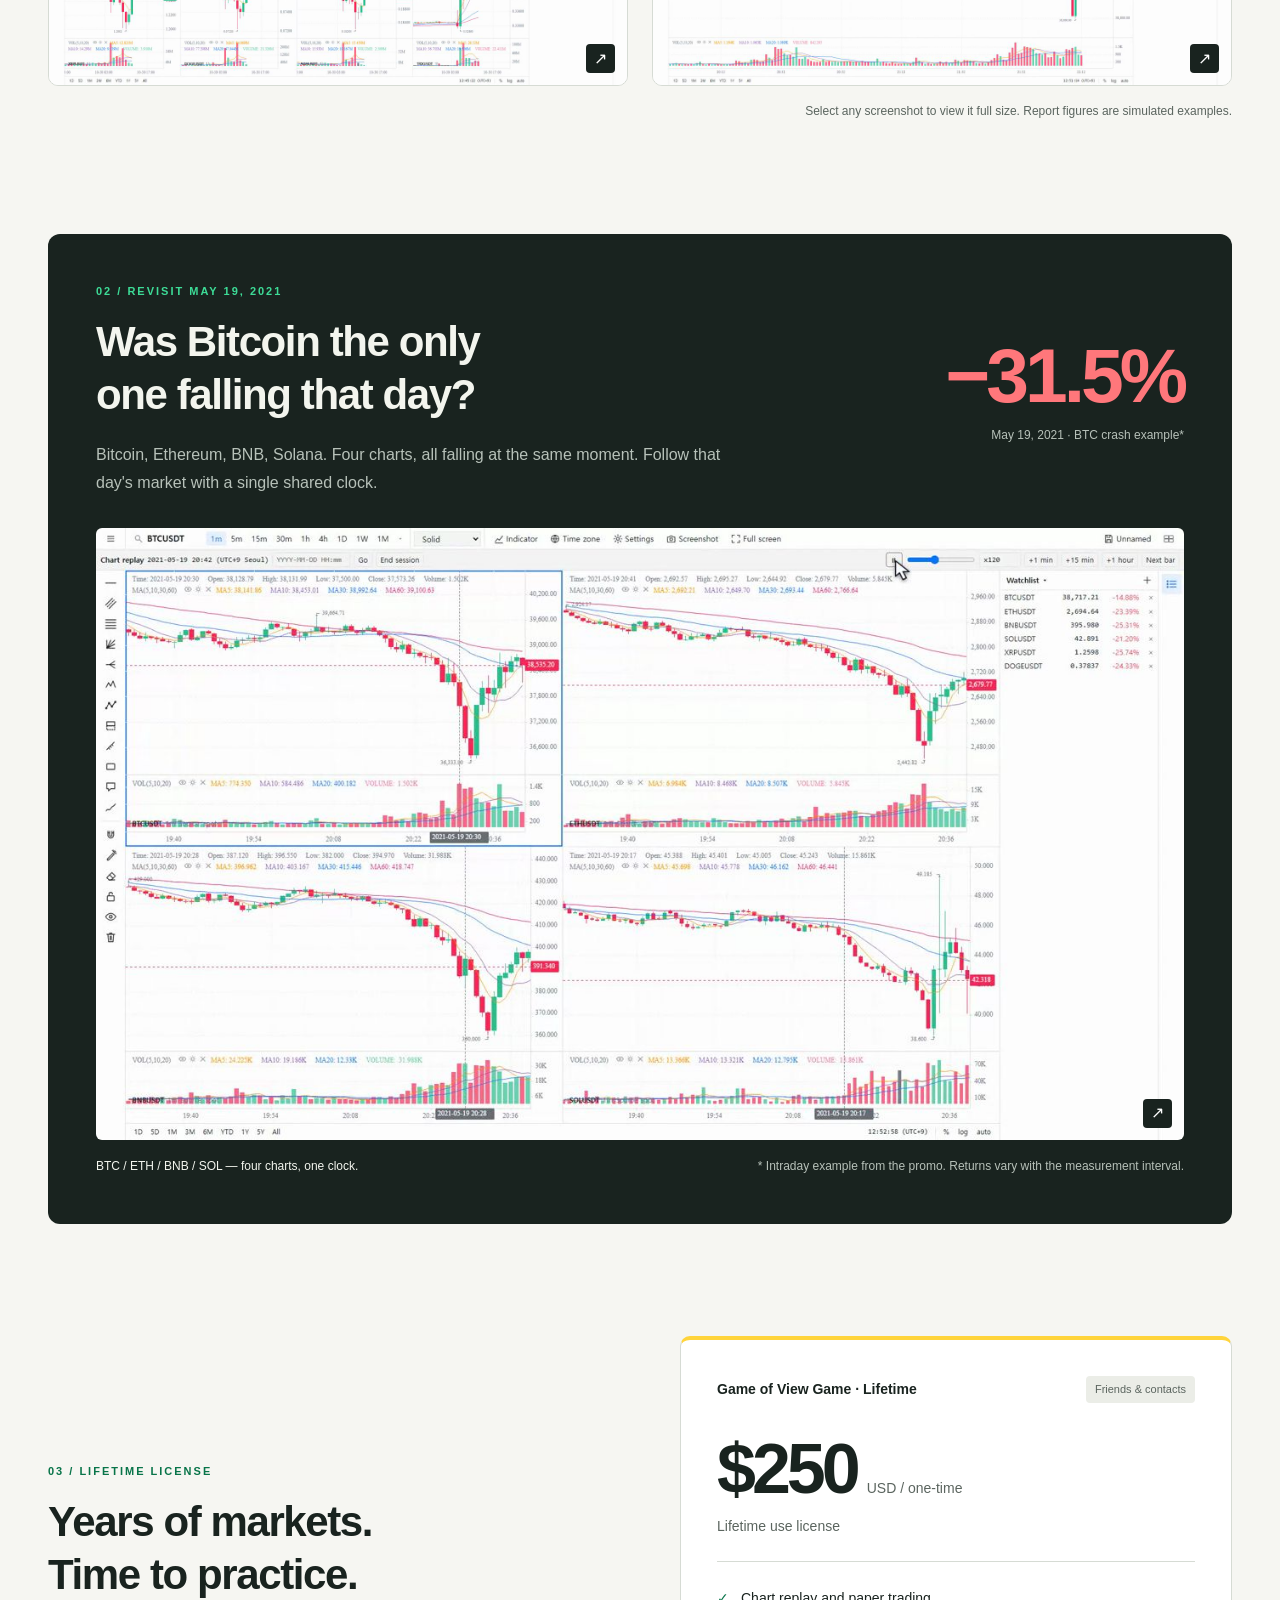
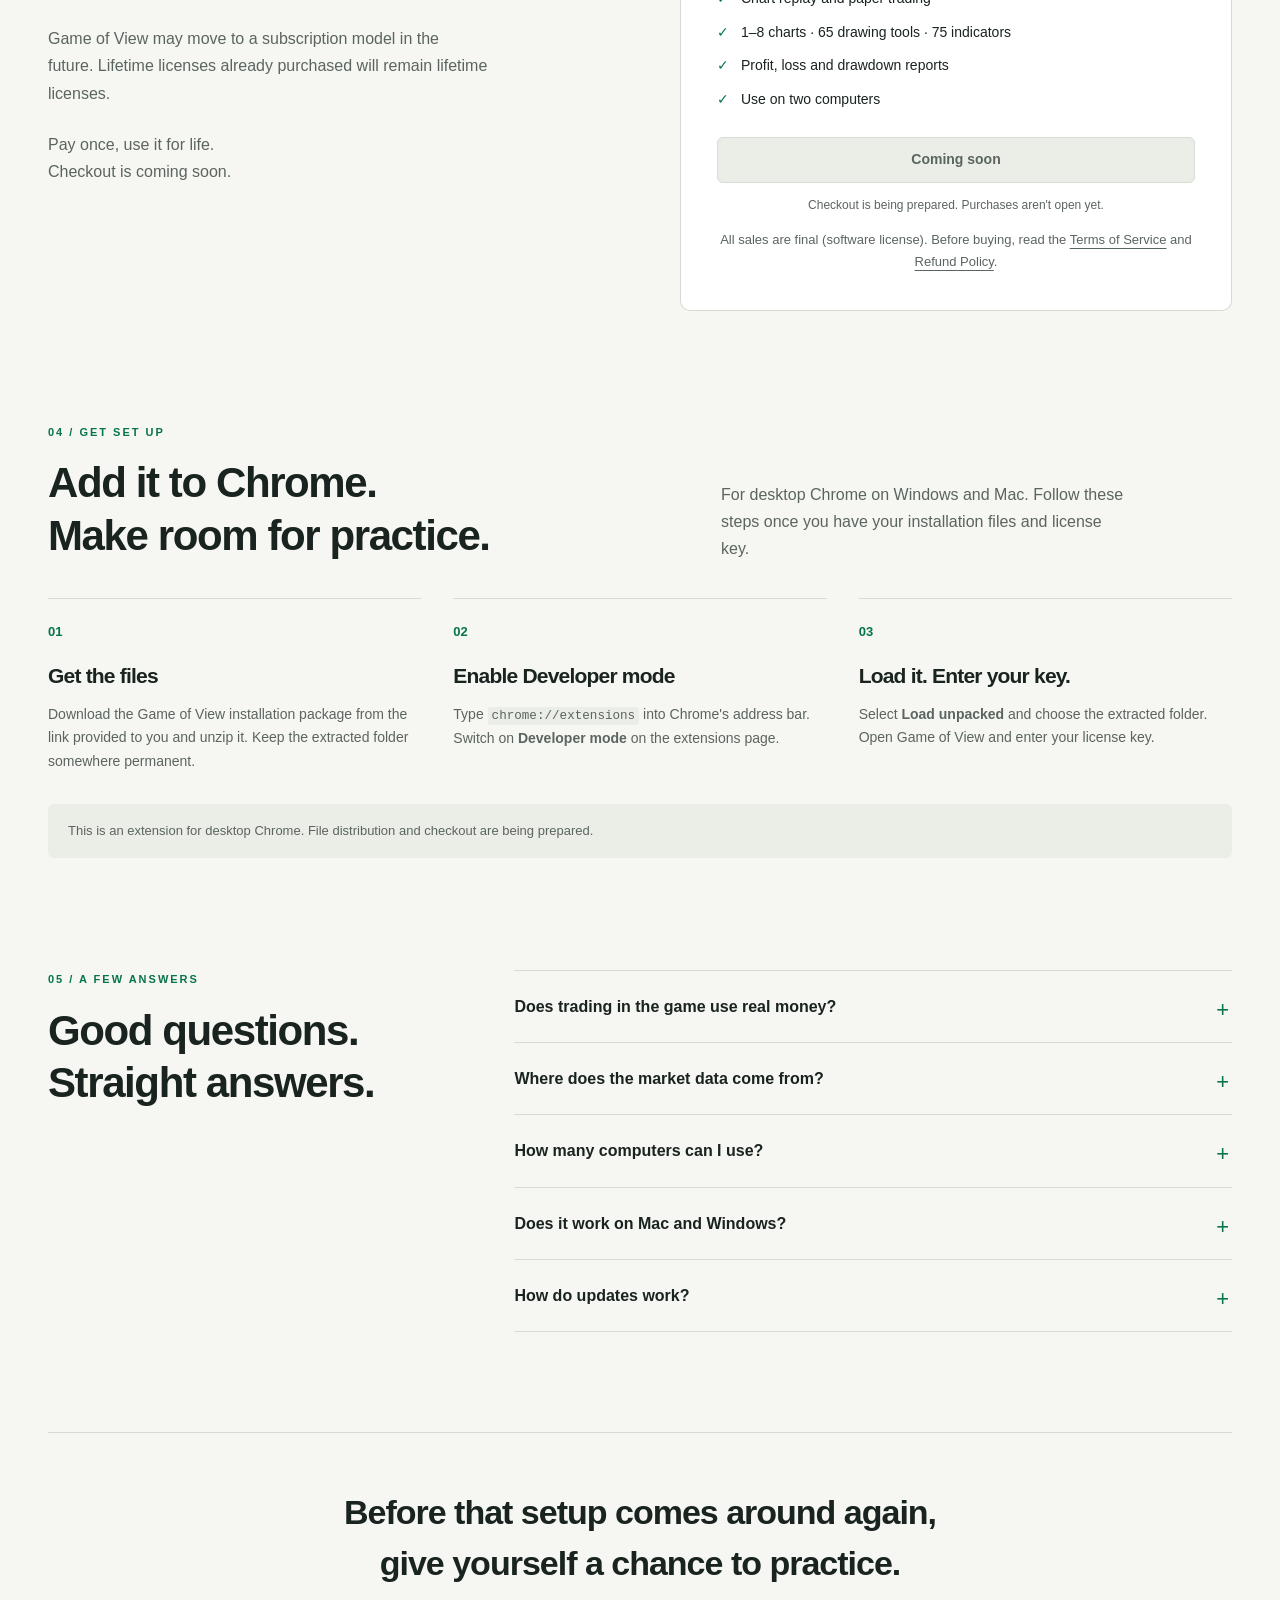
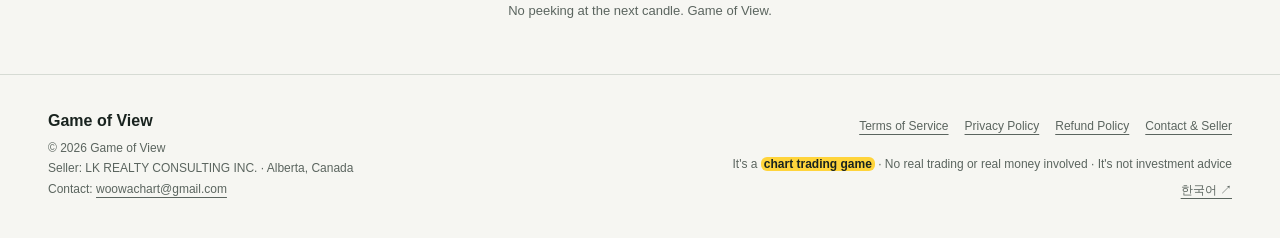
==== commit 737a1e39: "이름 변경: Game of View(모든 페이지·정책·파비콘 G), 주소 기준 gameofview.com, 홍보 영상 새 판(한국어 v10·영어 v7) Co-Authored-By:" ====
--- a/index.html
+++ b/index.html
@@ -5,21 +5,21 @@
   <script src="lang.js"></script>
   <meta name="viewport" content="width=device-width, initial-scale=1">
   <meta name="color-scheme" content="light dark">
-  <title>우아한차트 — 과거로 돌아가는 차트 트레이딩 게임</title>
+  <title>Game of View — 과거로 돌아가는 차트 트레이딩 게임</title>
   <meta name="description" content="과거 차트로 하는 트레이딩 게임. 그날로 돌아가 다음 봉을 모르는 채로, 내 돈 한 푼 안 걸고 몇 년 치 장을 겪어 봐요. 1분 봉 리플레이, 최대 8분할 동시 재생, 손익·최대 낙폭 리포트.">
-  <link rel="canonical" href="https://woowachart.github.io/">
-  <link rel="alternate" hreflang="ko" href="https://woowachart.github.io/">
-  <link rel="alternate" hreflang="en" href="https://woowachart.github.io/en/">
-  <link rel="alternate" hreflang="x-default" href="https://woowachart.github.io/">
+  <link rel="canonical" href="https://gameofview.com/">
+  <link rel="alternate" hreflang="ko" href="https://gameofview.com/">
+  <link rel="alternate" hreflang="en" href="https://gameofview.com/en/">
+  <link rel="alternate" hreflang="x-default" href="https://gameofview.com/">
   <meta property="og:type" content="website">
   <meta property="og:locale" content="ko_KR">
   <meta property="og:locale:alternate" content="en_US">
-  <meta property="og:site_name" content="우아한차트 · Woowa Chart">
-  <meta property="og:title" content="우아한차트 — 과거로 돌아가는 차트 트레이딩 게임">
+  <meta property="og:site_name" content="Game of View">
+  <meta property="og:title" content="Game of View — 과거로 돌아가는 차트 트레이딩 게임">
   <meta property="og:description" content="그날로 돌아가는 차트 트레이딩 게임이에요. 다음 봉을 모르는 채로, 내 돈 한 푼 안 걸고 몇 년 치 장을 미리 겪어 보는 거예요.">
-  <meta property="og:url" content="https://woowachart.github.io/">
-  <meta property="og:image" content="https://woowachart.github.io/media/promo_ko_poster.jpg">
-  <meta property="og:image:alt" content="우아한차트 한국어 홍보 영상 대표 이미지">
+  <meta property="og:url" content="https://gameofview.com/">
+  <meta property="og:image" content="https://gameofview.com/media/promo_ko_poster.jpg">
+  <meta property="og:image:alt" content="Game of View 한국어 홍보 영상 대표 이미지">
   <meta name="twitter:card" content="summary_large_image">
   <link rel="icon" href="favicon.svg" type="image/svg+xml">
   <link rel="stylesheet" href="style.css">
@@ -29,7 +29,7 @@
   <a class="skip-link" href="#main">본문으로 건너뛰기</a>
   <header class="site-header">
     <div class="container header-inner">
-      <a class="brand" href="./" aria-label="우아한차트 홈"><img src="favicon.svg" alt="" width="34" height="34">우아한차트<span class="game-tag">GAME</span></a>
+      <a class="brand" href="./" aria-label="Game of View 홈"><img src="favicon.svg" alt="" width="34" height="34">Game of View<span class="game-tag">GAME</span></a>
       <nav class="nav-links" aria-label="주요 메뉴">
         <a class="nav-secondary" href="#features">기능</a>
         <a href="#pricing">가격</a>
@@ -45,7 +45,7 @@
         <div><h1 id="hero-title">지나간 차트는<br><span class="highlight">다 쉬워 보여요.</span></h1><p class="hero-category">과거 차트로 하는 트레이딩 <strong class="game-word">게임</strong></p></div>
         <div class="hero-copy">
           <p class="lead">그 자리에 서면,<br>손이 안 나가요.</p>
-          <p>다음 봉이 안 보이니까요. 우아한차트는 그날로 돌아가는 트레이딩 게임이에요. 내 돈 한 푼 안 걸고, 몇 년 치 장을 미리 겪어 보는 거예요.</p>
+          <p>다음 봉이 안 보이니까요. Game of View는 그날로 돌아가는 트레이딩 게임이에요. 내 돈 한 푼 안 걸고, 몇 년 치 장을 미리 겪어 보는 거예요.</p>
           <div class="hero-actions">
             <a class="button button-primary" href="#demo">영상으로 보기 <span aria-hidden="true">↓</span></a>
             <a class="button" href="#features">어떤 게임인가요?</a>
@@ -54,8 +54,8 @@
       </div>
       <figure id="demo">
         <div class="video-frame">
-          <div class="video-topline" aria-hidden="true"><span class="window-dots"><i></i><i></i><i></i></span><span>WOOWA CHART / REPLAY YOUR MARKET</span></div>
-          <video controls preload="metadata" playsinline width="1280" height="720" poster="media/promo_ko_poster.jpg" src="media/promo_ko.mp4" aria-label="우아한차트 기능 소개 영상, 한국어" aria-describedby="demo-caption" data-error-id="video-error">
+          <div class="video-topline" aria-hidden="true"><span class="window-dots"><i></i><i></i><i></i></span><span>GAME OF VIEW / REPLAY YOUR MARKET</span></div>
+          <video controls preload="metadata" playsinline width="1280" height="720" poster="media/promo_ko_poster.jpg" src="media/promo_ko.mp4" aria-label="Game of View 기능 소개 영상, 한국어" aria-describedby="demo-caption" data-error-id="video-error">
             동영상을 재생할 수 없는 브라우저입니다. 아래에서 화면과 기능 설명을 확인할 수 있어요.
           </video>
           <p class="video-error" id="video-error" role="status" hidden>영상을 아직 불러올 수 없어요. 잠시 후 다시 확인해 주세요. 아래에서 실제 화면과 기능을 먼저 살펴볼 수 있어요.</p>
@@ -117,9 +117,9 @@
 
     <section class="section container" id="pricing" aria-labelledby="pricing-title">
       <div class="price-layout">
-        <div class="price-copy"><p class="section-label">03 / LIFETIME LICENSE</p><h2 id="pricing-title">몇 년 치 장을,<br>내 연습 시간으로.</h2><p>우아한차트는 앞으로 구독제로 바뀔 수 있어요. 이미 구매한 평생 라이선스는 유지돼요.</p><p>한 번 결제하면 평생 사용해요.<br><span data-purchase-pending>결제 창은 준비 중이에요.</span></p></div>
+        <div class="price-copy"><p class="section-label">03 / LIFETIME LICENSE</p><h2 id="pricing-title">몇 년 치 장을,<br>내 연습 시간으로.</h2><p>Game of View는 앞으로 구독제로 바뀔 수 있어요. 이미 구매한 평생 라이선스는 유지돼요.</p><p>한 번 결제하면 평생 사용해요.<br><span data-purchase-pending>결제 창은 준비 중이에요.</span></p></div>
         <div class="price-card">
-          <div class="price-card-top"><span>우아한차트 게임 평생판</span><span class="tag">지인 대상</span></div>
+          <div class="price-card-top"><span>Game of View 게임 평생판</span><span class="tag">지인 대상</span></div>
           <p class="price">$250<span>USD / 한 번 결제</span></p>
           <p class="price-caption">평생 사용 라이선스</p>
           <ul class="price-list"><li>차트 리플레이와 모의 매매</li><li>1–8분할 · 그리기 도구 65개 · 지표 75개</li><li>손익·최대 낙폭 리포트</li><li>컴퓨터 2대에서 사용</li></ul>
@@ -133,9 +133,9 @@
     <section class="section container" id="install" aria-labelledby="install-title">
       <div class="section-heading"><div><p class="section-label">04 / GET SET UP</p><h2 id="install-title">크롬에 더하면,<br>연습 준비 끝.</h2></div><p>Windows와 Mac의 데스크톱 크롬에서 사용해요. 설치 파일과 라이선스 키를 받은 뒤 진행하는 순서예요.</p></div>
       <ol class="steps">
-        <li class="step"><span class="step-number">01</span><h3>파일 받기</h3><p>안내받은 우아한차트 설치 파일을 내려받고 압축을 풀어요. 압축을 푼 폴더는 계속 사용할 위치에 보관해 주세요.</p></li>
+        <li class="step"><span class="step-number">01</span><h3>파일 받기</h3><p>안내받은 Game of View 설치 파일을 내려받고 압축을 풀어요. 압축을 푼 폴더는 계속 사용할 위치에 보관해 주세요.</p></li>
         <li class="step"><span class="step-number">02</span><h3>개발자 모드 켜기</h3><p>크롬 주소창에 <code>chrome://extensions</code>를 입력해요. 확장 프로그램 관리 화면에서 <strong>개발자 모드</strong>를 켜 주세요.</p></li>
-        <li class="step"><span class="step-number">03</span><h3>확장 로드 → 키 입력</h3><p><strong>압축 해제된 확장 프로그램을 로드합니다</strong>를 눌러 압축을 푼 폴더를 선택해요. 우아한차트를 열고 라이선스 키를 입력하면 돼요.</p></li>
+        <li class="step"><span class="step-number">03</span><h3>확장 로드 → 키 입력</h3><p><strong>압축 해제된 확장 프로그램을 로드합니다</strong>를 눌러 압축을 푼 폴더를 선택해요. Game of View를 열고 라이선스 키를 입력하면 돼요.</p></li>
       </ol>
       <p class="install-note">모바일 앱이 아닌 데스크톱 크롬 확장 프로그램이에요. <span data-purchase-pending>설치 파일 배포와 결제는 준비 중이에요.</span></p>
     </section>
@@ -144,7 +144,7 @@
       <div class="faq-layout">
         <div><p class="section-label">05 / A FEW ANSWERS</p><h2 id="faq-title">궁금한 점,<br>미리 답할게요.</h2></div>
         <div class="faq-list">
-          <details><summary>게임에서 매매하면 실제 돈이 나가나요?</summary><p>아니요. 우아한차트는 과거 차트로 하는 트레이딩 게임이에요. 게임 속 매매에는 가상 자금만 사용해요. 거래소 계정을 연결하지 않고 실제 주문도 보내지 않아요. 게임을 이용하기 위한 라이선스 비용은 별도예요.</p></details>
+          <details><summary>게임에서 매매하면 실제 돈이 나가나요?</summary><p>아니요. Game of View는 과거 차트로 하는 트레이딩 게임이에요. 게임 속 매매에는 가상 자금만 사용해요. 거래소 계정을 연결하지 않고 실제 주문도 보내지 않아요. 게임을 이용하기 위한 라이선스 비용은 별도예요.</p></details>
           <details><summary>어떤 거래소의 데이터를 사용하나요?</summary><p>바이낸스의 공개 시세 데이터를 사용해요. 거래소 계정 연결은 필요 없어요. 조회 가능한 과거 구간은 코인별 상장 시점과 공개 데이터 제공 범위에 따라 달라져요.</p></details>
           <details><summary>컴퓨터 몇 대에서 쓸 수 있나요?</summary><p>라이선스 키 하나로 최대 2대의 기기를 활성화할 수 있어요. 기존 기기를 해제한 뒤 다른 기기로 옮길 수 있어요.</p></details>
           <details><summary>Mac과 Windows 모두 되나요?</summary><p>네. Mac과 Windows의 데스크톱 크롬에서 확장 프로그램으로 설치해 사용해요. 스마트폰용 크롬에서는 사용할 수 없어요.</p></details>
@@ -152,11 +152,11 @@
         </div>
       </div>
     </section>
-    <div class="container closing"><p>그 자리가 다시 오기 전에,<br>한 번 더 겪어 보는 거예요.<span>다음 봉을 모르는 연습. 우아한차트.</span></p></div>
+    <div class="container closing"><p>그 자리가 다시 오기 전에,<br>한 번 더 겪어 보는 거예요.<span>다음 봉을 모르는 연습. Game of View.</span></p></div>
   </main>
   <footer class="site-footer">
     <div class="container footer-inner">
-      <div><span class="footer-name">우아한차트 <span lang="en">/ Woowa Chart</span></span><p>© 2026 Woowa Chart</p><p>판매자: <span data-seller-name>LK REALTY CONSULTING INC.</span> · 캐나다 앨버타주</p><p>연락처: <a data-contact-email href="mailto:woowachart@gmail.com">woowachart@gmail.com</a></p></div>
+      <div><span class="footer-name">Game of View</span><p>© 2026 Game of View</p><p>판매자: <span data-seller-name>LK REALTY CONSULTING INC.</span> · 캐나다 앨버타주</p><p>연락처: <a data-contact-email href="mailto:woowachart@gmail.com">woowachart@gmail.com</a></p></div>
       <div class="footer-right">
         <nav class="footer-legal" aria-label="정책 및 연락처"><a href="terms.html">이용약관</a><a href="privacy.html">개인정보 처리방침</a><a href="refund.html">환불 정책</a><a href="contact.html">연락처·판매자 정보</a></nav>
         <p><strong class="game-word">차트 트레이딩 게임</strong>이에요 · 실제 거래·실제 돈이 오가지 않아요 · 투자 조언이 아니에요</p>
